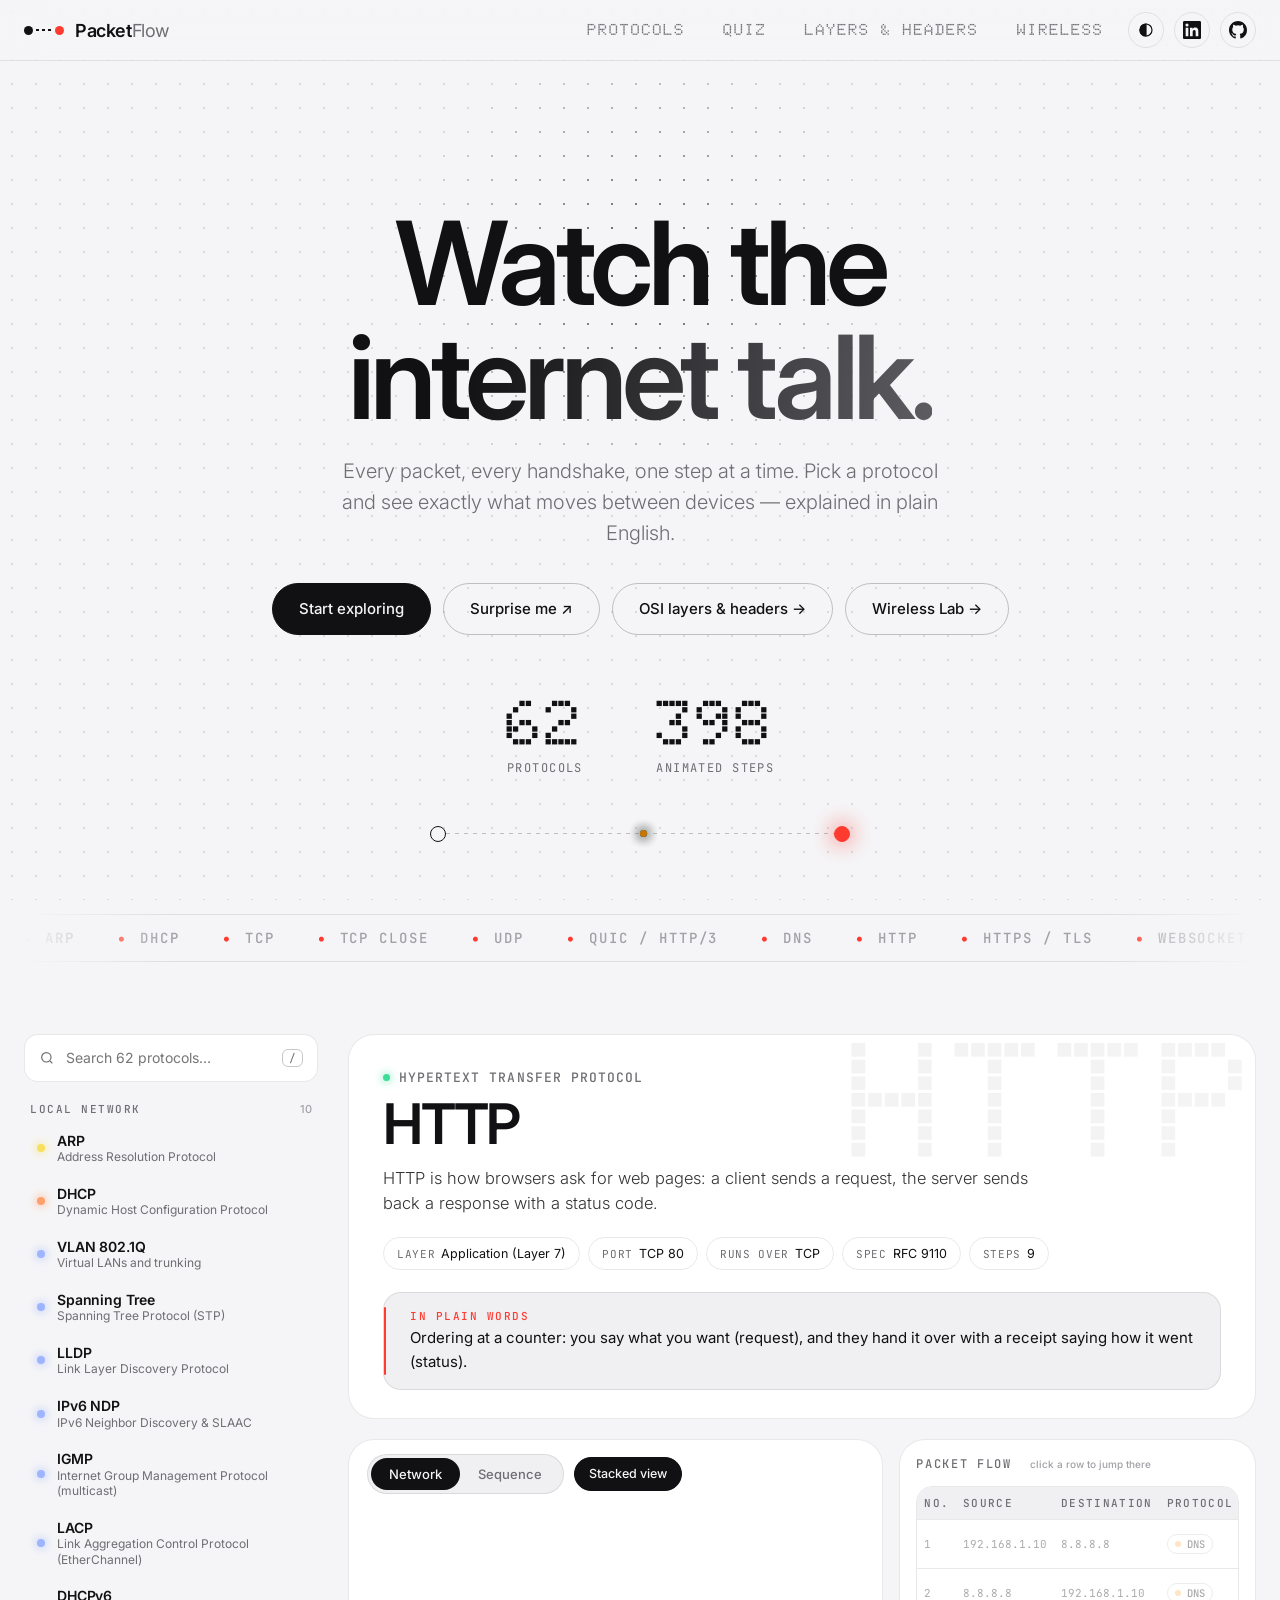
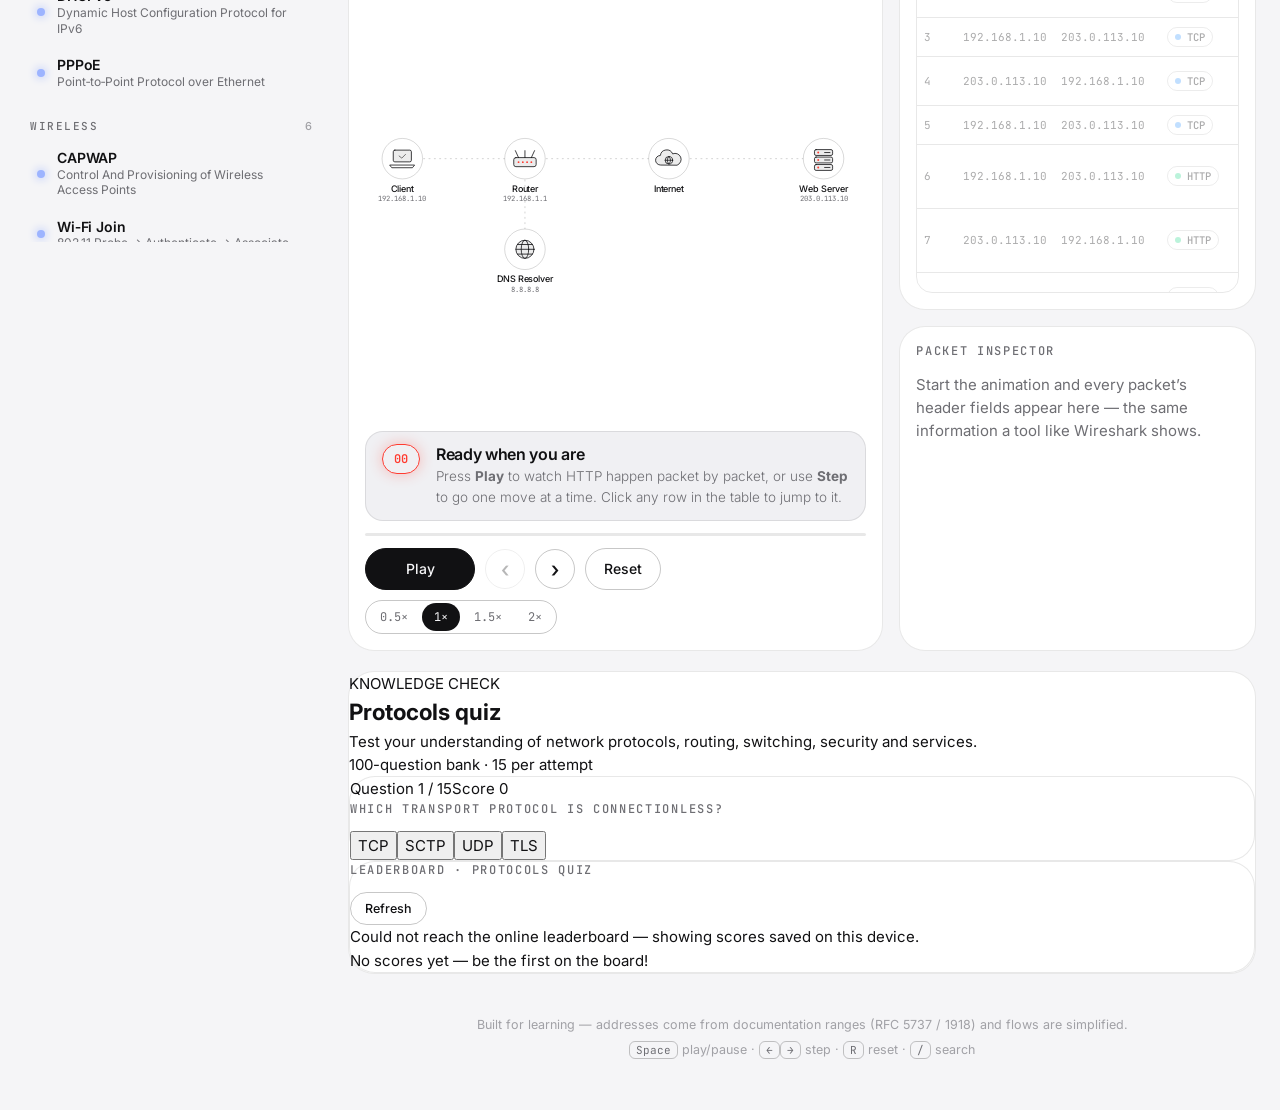
==== index.html @ 6ce0003e "Add protocols quiz section to explorer" ====
<!doctype html>
<html lang="en" data-theme="dark">
<head>
<meta charset="utf-8">
<meta name="viewport" content="width=device-width, initial-scale=1">
<title>PacketFlow — Watch the internet talk</title>
<meta name="description" content="Free, animated, step-by-step visualizer for 62 network protocols: TCP, DNS, HTTP, TLS, CAPWAP, 802.1X, OSPF, BGP, SIP, IPsec and more.">
<meta name="theme-color" content="#000000">
<link rel="icon" href="data:image/svg+xml,%3Csvg xmlns='http://www.w3.org/2000/svg' viewBox='0 0 32 32'%3E%3Crect width='32' height='32' rx='9' fill='%23000'/%3E%3Ccircle cx='9' cy='16' r='3' fill='%23fff'/%3E%3Ccircle cx='23' cy='16' r='3' fill='%23ff3b30'/%3E%3Cpath d='M12 16h8' stroke='%23fff' stroke-width='1.5' stroke-dasharray='1.5 2.5'/%3E%3C/svg%3E">
<link rel="preconnect" href="https://fonts.googleapis.com">
<link rel="preconnect" href="https://fonts.gstatic.com" crossorigin>
<link href="https://fonts.googleapis.com/css2?family=Doto:wght@500;800&family=Inter:wght@300;400;500;600;700&family=JetBrains+Mono:wght@400;600&display=swap" rel="stylesheet">
<link rel="stylesheet" href="style.css?v=20261128b">
</head>
<body>
<div class="bg" aria-hidden="true"></div>

<header class="top">
  <button class="icon-btn menu-btn" id="menuBtn" aria-label="Toggle protocol list">
    <svg viewBox="0 0 24 24" width="18" height="18" fill="none" stroke="currentColor" stroke-width="1.6"><path d="M4 8h16M4 16h16"/></svg></button>
  <a class="brand" href="#" id="brand" aria-label="PacketFlow home">
    <span class="logo"><i></i><b></b><i class="r"></i></span>
    <span class="wm">Packet<em>Flow</em></span>
  </a>
  <div class="spacer"></div>
  <a class="navlink" href="#explore" id="goExplore">Protocols</a>
  <a class="navlink" href="#protocolQuiz">Quiz</a>
  <a class="navlink" href="layers.html">Layers &amp; Headers</a>
  <a class="navlink" href="wireless.html">Wireless</a>
  <button class="icon-btn" id="themeBtn" aria-label="Switch light/dark theme" title="Switch theme">
    <svg viewBox="0 0 24 24" width="18" height="18" fill="none" stroke="currentColor" stroke-width="1.6"><circle cx="12" cy="12" r="8"/><path d="M12 4a8 8 0 0 0 0 16z" fill="currentColor"/></svg></button>
  <a class="icon-btn" id="liLink" href="#" target="_blank" rel="noopener" aria-label="LinkedIn" title="LinkedIn" hidden>
    <svg viewBox="0 0 24 24" width="18" height="18" fill="currentColor"><path d="M20.45 20.45h-3.56v-5.57c0-1.33-.03-3.04-1.85-3.04-1.86 0-2.14 1.45-2.14 2.94v5.67H9.34V9h3.41v1.56h.05c.48-.9 1.64-1.85 3.37-1.85 3.6 0 4.27 2.37 4.27 5.46v6.28zM5.34 7.43a2.06 2.06 0 1 1 0-4.13 2.06 2.06 0 0 1 0 4.13zM7.12 20.45H3.56V9h3.56v11.45zM22.22 0H1.77C.79 0 0 .77 0 1.73v20.54C0 23.23.79 24 1.77 24h20.45c.98 0 1.78-.77 1.78-1.73V1.73C24 .77 23.2 0 22.22 0z"/></svg>
  </a>
  <a class="icon-btn" id="ghLink" href="https://github.com/afsalperingodan/packetflow" target="_blank" rel="noopener" aria-label="Source on GitHub" title="Source on GitHub">
    <svg viewBox="0 0 16 16" width="18" height="18" fill="currentColor"><path d="M8 0C3.58 0 0 3.58 0 8c0 3.54 2.29 6.53 5.47 7.59.4.07.55-.17.55-.38 0-.19-.01-.82-.01-1.49-2.01.37-2.53-.49-2.69-.94-.09-.23-.48-.94-.82-1.13-.28-.15-.68-.52-.01-.53.63-.01 1.08.58 1.23.82.72 1.21 1.87.87 2.33.66.07-.52.28-.87.51-1.07-1.78-.2-3.64-.89-3.64-3.95 0-.87.31-1.59.82-2.15-.08-.2-.36-1.02.08-2.12 0 0 .67-.21 2.2.82a7.5 7.5 0 0 1 4 0c1.53-1.04 2.2-.82 2.2-.82.44 1.1.16 1.92.08 2.12.51.56.82 1.27.82 2.15 0 3.07-1.87 3.75-3.65 3.95.29.25.54.73.54 1.48 0 1.07-.01 1.93-.01 2.2 0 .21.15.46.55.38A8.01 8.01 0 0 0 16 8c0-4.42-3.58-8-8-8z"/></svg>
  </a>
</header>

<section class="landing" id="landing">
  <div class="landing-in">
    <h1 class="big reveal">Watch the<br><span class="grad">internet talk.</span></h1>
    <p class="lede reveal">Every packet, every handshake, one step at a time. Pick a protocol and see exactly what moves between devices — explained in plain English.</p>
    <div class="cta reveal">
      <a class="btn solid" href="#explore" id="startBtn">Start exploring</a>
      <button class="btn ghost" id="randomBtn">Surprise me ↗</button>
      <a class="btn ghost" href="layers.html">OSI layers &amp; headers →</a>
      <a class="btn ghost" href="wireless.html">Wireless Lab →</a>
    </div>
    <div class="stats reveal">
      <div><b class="dot" id="statProto">0</b><span>protocols</span></div>
      <div><b class="dot" id="statSteps">0</b><span>animated steps</span></div>
    </div>
    <div class="demo reveal" aria-hidden="true">
      <span class="node-a"></span><span class="wire"><i></i><i></i><i></i></span><span class="node-b"></span>
    </div>
  </div>
  <div class="marquee" aria-hidden="true"><div id="marquee"></div></div>
</section>

<div class="layout" id="explore">
  <aside class="side" id="side">
    <label class="search">
      <svg viewBox="0 0 24 24" width="16" height="16" fill="none" stroke="currentColor" stroke-width="1.8"><circle cx="11" cy="11" r="7"/><path d="M20 20l-3.5-3.5"/></svg>
      <input id="q" type="search" placeholder="Search 62 protocols…" autocomplete="off" aria-label="Search protocols">
      <kbd>/</kbd>
    </label>
    <nav id="list" aria-label="Protocols"></nav>
  </aside>

  <main class="main" id="main">
    <section class="card hero" id="hero"></section>

    <div class="workspace" id="ws">
    <section class="card stage-card">
      <div class="stage-head">
        <div class="stage-tools"><div class="tabs" role="tablist">
          <button role="tab" class="tab on" data-view="network" aria-selected="true">Network</button>
          <button role="tab" class="tab" data-view="sequence" aria-selected="false">Sequence</button>
        </div>
        <button class="btn mini" id="splitBtn" title="Show the animation beside the packet list">Split view</button></div>
        <div class="legend">
          <span><i style="background:var(--req)"></i>Request</span>
          <span><i style="background:var(--res)"></i>Response</span>
          <span><i style="background:var(--ctl)"></i>Control</span>
          <span><i style="background:var(--sec)"></i>Encrypted</span>
          <span><i style="background:var(--lost)"></i>Lost</span>
        </div>
      </div>
      <div class="stage-body">
        <div class="view on" id="netView"><svg id="stage" viewBox="0 0 1000 480" preserveAspectRatio="xMidYMid meet" role="img" aria-label="Animated network diagram"></svg></div>
        <div class="view" id="seqView"><div class="seq-scroll"><svg id="seq" role="img" aria-label="Sequence diagram"></svg></div></div>
      </div>
      <div class="caption" id="caption"></div>
      <div class="progress"><b id="bar"></b></div>
      <div class="controls">
        <button class="btn solid" id="playBtn">Play</button>
        <button class="btn round" id="prevBtn" title="Previous step (←)" aria-label="Previous step">‹</button>
        <button class="btn round" id="stepBtn" title="Next step (→)" aria-label="Next step">›</button>
        <button class="btn ghost" id="resetBtn" title="Reset (R)">Reset</button>
        <div class="spacer"></div>
        <div class="speed" id="speed" role="group" aria-label="Speed">
          <button data-s="0.5">0.5×</button><button data-s="1" class="on">1×</button><button data-s="1.5">1.5×</button><button data-s="2">2×</button>
        </div>
      </div>
    </section>

    <div class="grid2 rightcol">
      <section class="card table-card">
        <h3>Packet flow <small>click a row to jump there</small></h3>
        <div class="tscroll">
          <table id="tbl"><thead><tr><th>No.</th><th>Time</th><th>Source</th><th>Destination</th><th>Protocol</th><th>Info</th><th>Size</th></tr></thead><tbody></tbody></table>
        </div>
      </section>
      <section class="card inspect" id="inspect"></section>
    </div>

    </div>

    <section class="card protocol-quiz-section" id="protocolQuiz">
      <div class="protocol-quiz-head"><div><span class="quiz-kicker">KNOWLEDGE CHECK</span><h2>Protocols quiz</h2><p>Test your understanding of network protocols, routing, switching, security and services.</p></div><span class="quiz-count">100-question bank · 15 per attempt</span></div>
      <div class="card quiz" id="protocolQuizBox"></div>
      <div class="card board" id="protocolBoard"></div>
    </section>
    <footer class="foot">Built for learning — addresses come from documentation ranges (RFC 5737 / 1918) and flows are simplified.<br>
      <kbd>Space</kbd> play/pause · <kbd>←</kbd><kbd>→</kbd> step · <kbd>R</kbd> reset · <kbd>/</kbd> search</footer>
  </main>
</div>

<script src="data.js?v=20261128b"></script>
<script src="data2.js?v=20261128b"></script>
<script src="data3.js?v=20261128b"></script>
<script src="site.js?v=20261128d"></script>
<script src="board.js?v=20261128b"></script>
<script src="app.js?v=20261128b"></script>
<script src="protocol-quiz.js?v=20261128a"></script>
</body>
</html>
---- style.css ----
/* PacketFlow — minimal, monochrome, one red accent (Nothing × Apple × Starlink) */
:root{
  --bg:#000; --card:#0b0b0d; --card2:#111114; --line:rgba(255,255,255,.09); --line2:rgba(255,255,255,.2);
  --text:#f5f5f7; --muted:#8e8e93; --dim:#5c5c61; --accent:#ff3b30; --on:#000;
  --req:#f5f5f7; --res:#5ac8fa; --ctl:#ffb340; --sec:#32d74b; --lost:#ff453a;
  --dots:rgba(255,255,255,.1); --dots-hi:rgba(255,255,255,.55);
  --font:Inter,-apple-system,BlinkMacSystemFont,"SF Pro Display","Segoe UI",system-ui,sans-serif;
  --dot:Doto,"Space Mono",ui-monospace,monospace; --mono:"JetBrains Mono",ui-monospace,Menlo,Consolas,monospace;
  --ease:cubic-bezier(.2,.8,.2,1);
}
:root[data-theme="light"]{
  --bg:#f5f5f7; --card:#ffffff; --card2:#f0f0f3; --line:rgba(0,0,0,.09); --line2:rgba(0,0,0,.22);
  --text:#111113; --muted:#6e6e73; --dim:#a1a1a6; --accent:#ff3b30; --on:#fff;
  --req:#111113; --res:#0a74da; --ctl:#c77700; --sec:#1a9f3a; --lost:#e0281d;
  --dots:rgba(0,0,0,.11); --dots-hi:rgba(0,0,0,.6);
}
*{box-sizing:border-box;margin:0}
html{scroll-behavior:smooth}
body{background:var(--bg);color:var(--text);font:15px/1.55 var(--font);overflow-x:hidden;-webkit-font-smoothing:antialiased;transition:background .4s}
button{font:inherit;color:inherit;cursor:pointer}
a{color:inherit}
kbd{font:11px var(--mono);border:1px solid var(--line2);border-radius:6px;padding:1px 6px;color:var(--muted)}
.spacer{flex:1}

/* ── background: dot matrix + cursor spotlight ── */
.bg{position:fixed;inset:0;z-index:-1;--mx:50%;--my:30%;
  background-image:radial-gradient(var(--dots) 1.1px,transparent 1.3px);background-size:24px 24px}
.bg::after{content:"";position:absolute;inset:0;background-image:radial-gradient(var(--dots-hi) 1.2px,transparent 1.4px);background-size:24px 24px;
  -webkit-mask-image:radial-gradient(240px at var(--mx) var(--my),#000,transparent);mask-image:radial-gradient(240px at var(--mx) var(--my),#000,transparent)}

/* ── header ── */
.top{position:sticky;top:0;z-index:50;display:flex;align-items:center;gap:10px;padding:12px 24px;
  background:color-mix(in srgb,var(--bg) 72%,transparent);backdrop-filter:saturate(180%) blur(18px);-webkit-backdrop-filter:saturate(180%) blur(18px);border-bottom:1px solid var(--line)}
.brand{display:flex;align-items:center;gap:11px;text-decoration:none}
.logo{display:flex;align-items:center;gap:3px}
.logo i{width:9px;height:9px;border-radius:50%;background:var(--text)}
.logo i.r{background:var(--accent);animation:blink 2.4s infinite}
.logo b{width:16px;height:2px;background:repeating-linear-gradient(90deg,var(--text) 0 3px,transparent 3px 6px);animation:march 1s linear infinite;background-size:6px 2px}
@keyframes march{to{background-position:6px 0}}
@keyframes blink{50%{opacity:.25}}
.wm{font:600 18px var(--font);letter-spacing:-.4px}.wm em{font-style:normal;color:var(--muted);font-weight:400}
.navlink{white-space:nowrap;font-size:13px;color:var(--muted);text-decoration:none;padding:6px 10px;border-radius:99px;transition:.2s}.navlink:hover{color:var(--text);background:var(--card2)}
.free-badge{display:flex;align-items:center;gap:7px;font:500 12px var(--mono);padding:5px 12px;border-radius:99px;border:1px solid var(--line2);color:var(--muted)}
.free-badge i{width:6px;height:6px;border-radius:50%;background:var(--sec);box-shadow:0 0 8px var(--sec)}
.icon-btn{width:36px;height:36px;border-radius:50%;border:1px solid var(--line);background:transparent;display:grid;place-items:center;color:var(--text);text-decoration:none;transition:.25s var(--ease)}
.icon-btn:hover{background:var(--card2);border-color:var(--line2);transform:scale(1.06)}
.menu-btn{display:none}

/* ── buttons ── */
.btn{padding:9px 18px;border-radius:99px;border:1px solid var(--line2);background:transparent;font-size:14px;font-weight:500;transition:.25s var(--ease);text-decoration:none;display:inline-flex;align-items:center;justify-content:center;gap:6px}
.btn:hover:not(:disabled){transform:translateY(-1px);border-color:var(--text)}
.btn:disabled{opacity:.3;cursor:not-allowed}
.btn.solid{background:var(--text);color:var(--bg);border-color:var(--text)}
.btn.solid:hover:not(:disabled){box-shadow:0 8px 28px color-mix(in srgb,var(--text) 25%,transparent)}
.btn.round{width:40px;height:40px;padding:0;font-size:22px;line-height:1}
.btn.solid.playing{animation:pulse 1.8s ease-in-out infinite}
@keyframes pulse{50%{box-shadow:0 0 0 7px color-mix(in srgb,var(--text) 14%,transparent)}}

/* ── landing hero ── */
.landing{position:relative;padding:min(14vh,120px) 24px 0;text-align:center;overflow:hidden}
.landing-in{max-width:980px;margin:auto}
.eyebrow{display:inline-flex;align-items:center;gap:9px;font:500 12px var(--mono);letter-spacing:.14em;text-transform:uppercase;color:var(--muted);padding:6px 14px;border:1px solid var(--line);border-radius:99px}
.eyebrow i{width:7px;height:7px;border-radius:50%;background:var(--accent);animation:blink 1.6s infinite}
h1.big{font-size:clamp(48px,9.5vw,116px);line-height:.98;letter-spacing:-.045em;font-weight:600;margin:26px 0 22px}
.grad{background:linear-gradient(100deg,var(--text) 10%,var(--muted) 60%,var(--accent) 100%);-webkit-background-clip:text;background-clip:text;color:transparent;background-size:200% 100%;animation:sheen 7s ease-in-out infinite alternate}
@keyframes sheen{to{background-position:100% 0}}
.lede{max-width:600px;margin:0 auto;font-size:clamp(16px,2vw,20px);color:var(--muted);font-weight:300}
.cta{display:flex;gap:12px;justify-content:center;margin-top:34px;flex-wrap:wrap}
.cta .btn{padding:13px 26px;font-size:15px}
.stats{display:flex;justify-content:center;gap:clamp(24px,6vw,72px);margin-top:56px}
.stats b{display:block;font:800 clamp(40px,6vw,64px)/1 var(--dot);letter-spacing:.02em}
.stats b.dot{color:var(--text)}
.stats span{font:12px var(--mono);color:var(--muted);letter-spacing:.12em;text-transform:uppercase}
.demo{display:flex;align-items:center;justify-content:center;margin:48px auto 0;gap:0;max-width:420px}
.demo .node-a,.demo .node-b{width:16px;height:16px;border-radius:50%;border:1.5px solid var(--text);flex:none}
.demo .node-b{background:var(--accent);border-color:var(--accent);box-shadow:0 0 22px var(--accent)}
.wire{position:relative;flex:1;height:1px;background:repeating-linear-gradient(90deg,var(--line2) 0 4px,transparent 4px 9px)}
.wire i{position:absolute;top:-3px;width:7px;height:7px;border-radius:50%;background:var(--text);box-shadow:0 0 12px var(--text);animation:travel 2.8s var(--ease) infinite}
.wire i:nth-child(2){animation-delay:.9s;background:var(--res);box-shadow:0 0 12px var(--res)}
.wire i:nth-child(3){animation-delay:1.8s;background:var(--ctl);box-shadow:0 0 12px var(--ctl)}
@keyframes travel{0%{left:0;opacity:0}15%{opacity:1}85%{opacity:1}100%{left:calc(100% - 7px);opacity:0}}
.marquee{margin-top:72px;border-block:1px solid var(--line);overflow:hidden;padding:14px 0;-webkit-mask-image:linear-gradient(90deg,transparent,#000 12%,#000 88%,transparent);mask-image:linear-gradient(90deg,transparent,#000 12%,#000 88%,transparent)}
.marquee #marquee{display:flex;gap:44px;width:max-content;animation:scrollx 60s linear infinite;font:500 14px var(--mono);color:var(--dim);letter-spacing:.14em;text-transform:uppercase;white-space:nowrap}
.marquee span::before{content:"●";color:var(--accent);margin-right:14px;font-size:8px;vertical-align:middle}
@keyframes scrollx{to{transform:translateX(-50%)}}
.reveal{opacity:0;transform:translateY(26px);transition:opacity .9s var(--ease),transform .9s var(--ease)}
.reveal.in{opacity:1;transform:none}
.reveal:nth-child(2){transition-delay:.08s}.reveal:nth-child(3){transition-delay:.16s}.reveal:nth-child(4){transition-delay:.24s}.reveal:nth-child(5){transition-delay:.32s}.reveal:nth-child(6){transition-delay:.4s}

/* ── app layout ── */
.layout{display:grid;grid-template-columns:300px minmax(0,1fr);gap:24px;padding:72px 24px 48px;max-width:1520px;margin:auto;scroll-margin-top:60px}
.side{position:sticky;top:76px;align-self:start;max-height:calc(100vh - 92px);overflow:auto;padding-right:6px;scrollbar-width:thin;scrollbar-color:var(--line2) transparent}
.search{display:flex;align-items:center;gap:9px;padding:11px 14px;border:1px solid var(--line);border-radius:14px;background:var(--card);margin-bottom:10px;color:var(--muted);transition:.25s var(--ease);position:sticky;top:0;z-index:2}
.search:focus-within{border-color:var(--text);color:var(--text)}
.search input{flex:1;background:none;border:0;outline:0;color:var(--text);font:inherit;font-size:14px;min-width:0}
.cat{margin:20px 6px 6px;font:500 11px var(--mono);letter-spacing:.14em;text-transform:uppercase;color:var(--muted);display:flex;justify-content:space-between;align-items:baseline}
.cat small{font-size:11px;color:var(--dim);letter-spacing:0;text-transform:none;font-family:var(--font)}
.pitem{display:flex;align-items:center;gap:12px;width:100%;text-align:left;padding:9px 12px;border-radius:12px;border:1px solid transparent;background:transparent;transition:.25s var(--ease);animation:in .6s var(--ease) both}
.pitem:hover{background:var(--card);border-color:var(--line);transform:translateX(3px)}
.pitem.on{background:var(--text);color:var(--bg)}
.pitem.on small{color:color-mix(in srgb,var(--bg) 65%,transparent)}
.pdot{flex:none;width:8px;height:8px;border-radius:50%;background:var(--c);box-shadow:0 0 10px var(--c)}
.pitem b{display:block;font-size:14px;font-weight:600;letter-spacing:-.01em;line-height:1.25}
.pitem small{display:block;font-size:12px;color:var(--muted);line-height:1.3;font-weight:400}
.pitem span.t{min-width:0}
.empty{color:var(--muted);padding:24px 8px;font-size:14px}
@keyframes in{from{opacity:0;transform:translateY(10px)}}

/* ── cards ── */
.main{min-width:0;display:flex;flex-direction:column;gap:20px}
.card{background:var(--card);border:1px solid var(--line);border-radius:26px}
.hero{padding:34px 34px 28px;animation:in .7s var(--ease) both;position:relative;overflow:hidden}
.hero::after{content:attr(data-abbr);position:absolute;right:-8px;top:-18px;font:800 clamp(80px,13vw,170px)/1 var(--dot);color:var(--text);opacity:.045;pointer-events:none;letter-spacing:.02em}
.hero h1{font-size:clamp(34px,4.6vw,56px);line-height:1;font-weight:600;letter-spacing:-.04em}
.hero .sub{font:500 13px var(--mono);color:var(--muted);letter-spacing:.08em;text-transform:uppercase;margin-bottom:10px;display:flex;align-items:center;gap:9px}
.hero .sub i{width:7px;height:7px;border-radius:50%;background:var(--c);box-shadow:0 0 10px var(--c)}
.hero p.desc{margin-top:14px;color:var(--text);opacity:.85;max-width:66ch;font-size:16.5px;font-weight:300}
.chips{display:flex;flex-wrap:wrap;gap:8px;margin-top:20px}
.chip{font-size:12.5px;padding:6px 13px;border-radius:99px;border:1px solid var(--line);color:var(--text)}
.chip b{color:var(--muted);font-weight:400;margin-right:6px;font-family:var(--mono);font-size:11px;letter-spacing:.06em;text-transform:uppercase}
.analogy{margin-top:22px;padding:16px 20px;border-radius:18px;background:var(--card2);border:1px solid var(--line);display:flex;gap:14px;position:relative}
.analogy::before{content:"";position:absolute;left:0;top:14px;bottom:14px;width:2px;border-radius:2px;background:var(--accent)}
.analogy em{font:500 11px var(--mono);font-style:normal;letter-spacing:.14em;text-transform:uppercase;color:var(--accent);display:block;margin-bottom:3px}
.analogy div{padding-left:6px;font-size:15px}

/* ── stage ── */
.stage-card{overflow:hidden}
.stage-head{display:flex;justify-content:space-between;align-items:center;flex-wrap:wrap;gap:12px;padding:18px 22px 0}
.tabs{display:flex;padding:3px;border-radius:99px;background:var(--card2);border:1px solid var(--line)}
.tab{border:0;background:none;padding:6px 18px;border-radius:99px;font-size:13px;font-weight:500;color:var(--muted);transition:.3s var(--ease)}
.tab.on{background:var(--text);color:var(--bg)}
.legend{display:flex;gap:14px;flex-wrap:wrap;font:11.5px var(--mono);color:var(--muted)}
.legend i{display:inline-block;width:7px;height:7px;border-radius:50%;margin-right:6px;box-shadow:0 0 8px currentColor}
.stage-body{position:relative}
.view{display:none}.view.on{display:block;animation:fade .5s}
@keyframes fade{from{opacity:0}}
#stage{width:100%;height:auto;display:block;max-height:540px}
.seq-scroll{max-height:500px;overflow:auto;padding:8px 14px}
#seq{width:100%;display:block}

/* svg bits */
.link{stroke:var(--line2);stroke-width:1.5;stroke-linecap:round;fill:none;transition:.4s}
.link.flow{stroke-dasharray:2 8;animation:dash 1.6s linear infinite}
.link.wifi{stroke-dasharray:1 9;stroke-width:3;animation:dash 1s linear infinite}
.link.on{stroke:var(--lc,var(--text));stroke-width:2.4;filter:drop-shadow(0 0 5px var(--lc,var(--text)))}
@keyframes dash{to{stroke-dashoffset:-20}}
.node .bgc{fill:var(--card);stroke:var(--line2);stroke-width:1.3;transition:.4s}
.node .ico{stroke:var(--text);fill:none;stroke-width:1.5;stroke-linecap:round;stroke-linejoin:round}
.node .ico .f{fill:color-mix(in srgb,var(--text) 8%,transparent)}
.node .ico .dot{fill:var(--accent);stroke:none}
.node text{text-anchor:middle;fill:var(--text)}
.node .nl{font:500 14px var(--font);letter-spacing:-.01em}
.node .ni{font:11.5px var(--mono);fill:var(--muted)}
.node .ring{fill:none;stroke:var(--text);stroke-width:1.5;opacity:0;transform-origin:center;transform-box:fill-box}
.node.active .bgc{stroke:var(--text);stroke-width:1.8;filter:drop-shadow(0 0 12px color-mix(in srgb,var(--text) 45%,transparent))}
.node.hit .ring{animation:ring 1.2s ease-out}
.node.hit .ico{animation:pop .7s var(--ease)}
@keyframes ring{0%{opacity:.8;transform:scale(.95)}100%{opacity:0;transform:scale(1.9)}}
@keyframes pop{40%{transform:scale(1.12)}}
.node .idle{animation:bob 5s ease-in-out infinite;transform-box:fill-box;transform-origin:center}
@keyframes bob{50%{transform:translateY(-3px)}}
.node.local .bgc{stroke:var(--ctl);filter:drop-shadow(0 0 14px var(--ctl))}
.pkt .core{filter:drop-shadow(0 0 8px var(--pc))}
.pkt text{font:600 11px var(--mono);text-anchor:middle;fill:var(--on)}
.pkt .pill{fill:var(--pc)}
.trail{fill:var(--tc);animation:trail .9s ease-out forwards;transform-box:fill-box;transform-origin:center}
@keyframes trail{from{opacity:.55;transform:scale(1)}to{opacity:0;transform:scale(.15)}}
.burst{stroke:var(--lost);fill:none;stroke-width:2;animation:burst 1s ease-out forwards;transform-box:fill-box;transform-origin:center}
@keyframes burst{from{opacity:1;transform:scale(.4)}to{opacity:0;transform:scale(2.6)}}
.badge-pill rect{fill:var(--ctl)}.badge-pill text{font:600 11px var(--mono);fill:#000;text-anchor:middle}
.badge-pill{animation:rise 1.6s ease-out forwards}
@keyframes rise{0%{opacity:0;transform:translateY(8px)}15%{opacity:1}85%{opacity:1}100%{opacity:0;transform:translateY(-14px)}}

/* sequence */
.seq-life{stroke:var(--line2);stroke-dasharray:2 6}
.seq-head rect{fill:var(--card2);stroke:var(--line2)}
.seq-head text{font:500 12px var(--font);fill:var(--text);text-anchor:middle}
.seq-head .ip{font:10.5px var(--mono);fill:var(--muted)}
.seq-row{opacity:.26;cursor:pointer;transition:opacity .4s}
.seq-row:hover{opacity:.7}
.seq-row.seen{opacity:1}
.seq-row line{stroke:var(--c);stroke-width:1.8}
.seq-row path.ah{fill:var(--c)}
.seq-row text{font:11.5px var(--mono);fill:var(--text);text-anchor:middle}
.seq-row text.sm{fill:var(--muted);font-size:10.5px}
.seq-row .num{fill:var(--c);font-weight:600}
.seq-row.cur line.main{stroke-dasharray:700;animation:draw 1s var(--ease) forwards}
.seq-row.cur text{font-weight:600}
.seq-row .hl{fill:var(--c);opacity:0;fill-opacity:.08}
.seq-row.cur .hl{opacity:1}
@keyframes draw{from{stroke-dashoffset:700}to{stroke-dashoffset:0}}

/* caption / controls */
.caption{margin:14px 22px 0;padding:16px 20px;border-radius:18px;background:var(--card2);border:1px solid var(--line);min-height:96px;display:flex;gap:16px;align-items:flex-start}
.caption .num{flex:none;font:600 12px var(--mono);padding:6px 11px;border-radius:99px;border:1px solid var(--cc,var(--text));color:var(--cc,var(--text));box-shadow:0 0 14px color-mix(in srgb,var(--cc,var(--text)) 30%,transparent)}
.caption h4{font-size:18px;line-height:1.25;letter-spacing:-.02em;font-weight:600}
.caption p{color:var(--muted);margin-top:4px;font-weight:300;font-size:15px}
.caption .body{animation:slide .6s var(--ease) both;min-width:0}
@keyframes slide{from{opacity:0;transform:translateX(16px)}}
.progress{margin:16px 22px 0;height:3px;border-radius:9px;background:var(--line);overflow:hidden}
.progress b{display:block;height:100%;width:0;background:var(--text);border-radius:9px;transition:width .8s var(--ease)}
.controls{display:flex;gap:10px;align-items:center;flex-wrap:wrap;padding:16px 22px 22px}
.controls .btn.solid{min-width:110px}
.speed{display:flex;border:1px solid var(--line2);border-radius:99px;overflow:hidden;padding:2px;gap:2px}
.speed button{border:0;background:none;padding:6px 12px;font:12px var(--mono);color:var(--muted);border-radius:99px;transition:.25s}
.speed button.on{background:var(--text);color:var(--bg)}

/* table + inspector */
.grid2{display:grid;grid-template-columns:minmax(0,1.7fr) minmax(300px,1fr);gap:20px}
.table-card,.inspect{padding:22px}
h3{font:500 12px var(--mono);letter-spacing:.14em;text-transform:uppercase;margin-bottom:14px;color:var(--muted)}
h3 small{text-transform:none;letter-spacing:0;color:var(--dim);margin-left:10px;font-family:var(--font)}
.tscroll{overflow:auto;max-height:440px;border-radius:16px;border:1px solid var(--line)}
table{border-collapse:collapse;width:100%;font:12px var(--mono);min-width:640px}
th{position:sticky;top:0;background:var(--card2);text-align:left;padding:10px 12px;color:var(--muted);font-weight:500;font-size:10.5px;letter-spacing:.12em;text-transform:uppercase}
td{padding:10px 12px;border-top:1px solid var(--line);white-space:nowrap}
td.info{white-space:normal;min-width:230px;font-family:var(--font);font-size:13px}
tbody tr{cursor:pointer;opacity:.35;transition:.4s}
tbody tr:hover{opacity:.8;background:var(--card2)}
tbody tr.seen{opacity:1}
tbody tr.cur{opacity:1;background:color-mix(in srgb,var(--c) 14%,transparent);box-shadow:inset 2px 0 var(--c);animation:rowin .8s}
tbody tr.lostrow td.info{color:var(--lost)}
@keyframes rowin{from{background:color-mix(in srgb,var(--c) 40%,transparent)}}
.pb{display:inline-flex;align-items:center;gap:6px;padding:2px 9px;border-radius:99px;border:1px solid var(--line2);font-weight:500;font-size:11px}
.pb::before{content:"";width:6px;height:6px;border-radius:50%;background:var(--c)}
.inspect .head{display:flex;align-items:center;gap:10px;margin-bottom:6px;flex-wrap:wrap}
.inspect .t{font-weight:600;font-size:17px;letter-spacing:-.02em}
.inspect .route{font:12px var(--mono);color:var(--muted)}
.fields{display:grid;gap:6px;margin-top:14px}
.field{display:flex;justify-content:space-between;gap:14px;padding:9px 12px;border-radius:12px;background:var(--card2);border:1px solid var(--line);font-size:13px;animation:slide .5s var(--ease) both}
.field span{color:var(--muted)}
.field b{font:500 12px var(--mono);text-align:right;word-break:break-word}
.sizebar{margin-top:18px;font:12px var(--mono);color:var(--muted)}
.sizebar b{color:var(--text);font-weight:500}
.sizebar .bar{display:flex;height:6px;border-radius:6px;overflow:hidden;margin-top:8px;background:var(--line);gap:2px}
.sizebar .bar i{display:block;transition:width .8s var(--ease);border-radius:6px}
.tipbox{margin-top:18px;padding:14px 16px;border-radius:16px;border:1px dashed var(--line2);font-size:13.5px;color:var(--muted);font-weight:300}
.tipbox b{color:var(--text);font-weight:600;font-family:var(--mono);font-size:11px;letter-spacing:.12em;text-transform:uppercase;display:block;margin-bottom:3px}
.foot{color:var(--dim);font-size:12.5px;text-align:center;padding:18px 0 0;line-height:2}

@media (max-width:1000px){
  .layout{grid-template-columns:1fr;padding-top:48px}
  .menu-btn{display:grid}
  .side{position:fixed;inset:61px auto 0 0;width:min(86vw,330px);z-index:60;background:var(--bg);padding:14px;border-right:1px solid var(--line);transform:translateX(-102%);transition:.4s var(--ease);max-height:none}
  .side.open{transform:none;box-shadow:0 0 80px rgba(0,0,0,.6)}
  .grid2{grid-template-columns:1fr}
  .free-badge,.navlink{display:none}
}
@media (max-width:560px){
  .top{padding:10px 14px}.layout{padding:40px 12px 32px}
  .hero{padding:24px 20px}.caption{flex-direction:column;gap:10px}
  .stats{gap:22px}.legend{display:none}
}
@media (prefers-reduced-motion:reduce){*{animation-duration:.01s!important;animation-iteration-count:1!important;transition-duration:.01s!important}.reveal{opacity:1;transform:none}}

/* ── workspace + split view ── */
.workspace{display:flex;flex-direction:column;gap:20px;scroll-margin-top:72px}
.stage-tools{display:flex;align-items:center;gap:10px;flex-wrap:wrap}
.btn.mini{padding:6px 14px;font-size:12.5px}
.btn.mini.on{background:var(--text);color:var(--bg);border-color:var(--text)}
.icon-btn[hidden]{display:none}
#splitBtn{display:none}
@media (min-width:1100px){
  #splitBtn{display:inline-flex}
  .workspace.split{display:grid;grid-template-columns:minmax(0,1.5fr) minmax(0,1fr);gap:16px;align-items:stretch;
    height:calc(100vh - 88px);min-height:600px;position:sticky;top:72px}
  .split .stage-card{display:flex;flex-direction:column;min-height:0}
  .split .stage-head{padding:14px 18px 0}
  .split .legend{display:none}
  .split .stage-body{flex:1;min-height:0;display:flex}
  .split .view.on{flex:1;min-height:0;display:flex;width:100%}
  .split #stage{height:100%;max-height:none;width:100%}
  .split .node .nl{font-size:17px}.split .node .ni{font-size:13.5px}.split .pkt text{font-size:13px}
  .split .seq-scroll{max-height:none;height:100%;width:100%}
  .split .caption{min-height:0;margin:8px 16px 0;padding:12px 16px}
  .split .caption h4{font-size:16px}.split .caption p{font-size:13.5px;margin-top:2px}
  .split .progress{margin:12px 16px 0}.split .controls{padding:12px 16px 16px}
  .split .rightcol{display:flex;flex-direction:column;gap:16px;min-height:0}
  .split .table-card{flex:1.5;min-height:0;display:flex;flex-direction:column;padding:16px}
  .split .tscroll{flex:1;max-height:none;min-height:0}
  .split table{min-width:0}
  .split th:nth-child(2),.split td:nth-child(2),.split th:nth-child(7),.split td:nth-child(7){display:none}
  .split td.info{min-width:140px}
  .split .inspect{flex:1;min-height:0;overflow:auto;padding:16px}
  .split .inspect .tipbox,.split .inspect .sizebar{display:none}
}
.navlink.hot{color:var(--text)}
@media (min-width:1100px){
  .split th,.split td{padding:9px 7px;font-size:11px}
  .split td:nth-child(3),.split td:nth-child(4){max-width:104px;overflow:hidden;text-overflow:ellipsis}
  .split td.info{min-width:0;font-size:12px}
  .split .pb{padding:2px 7px;font-size:10.5px}
}

/* ── dot‑matrix navigation ── */
.navlink{font:800 16px/1 var(--dot);letter-spacing:.08em;text-transform:uppercase;padding:9px 14px;border-radius:8px;color:var(--muted);text-rendering:geometricPrecision;-webkit-font-smoothing:antialiased;transition:.2s var(--ease)}
.navlink:hover{color:var(--bg);background:var(--text)}
.navlink.hot{color:var(--text);box-shadow:inset 0 -2px 0 var(--accent);border-radius:8px 8px 2px 2px}
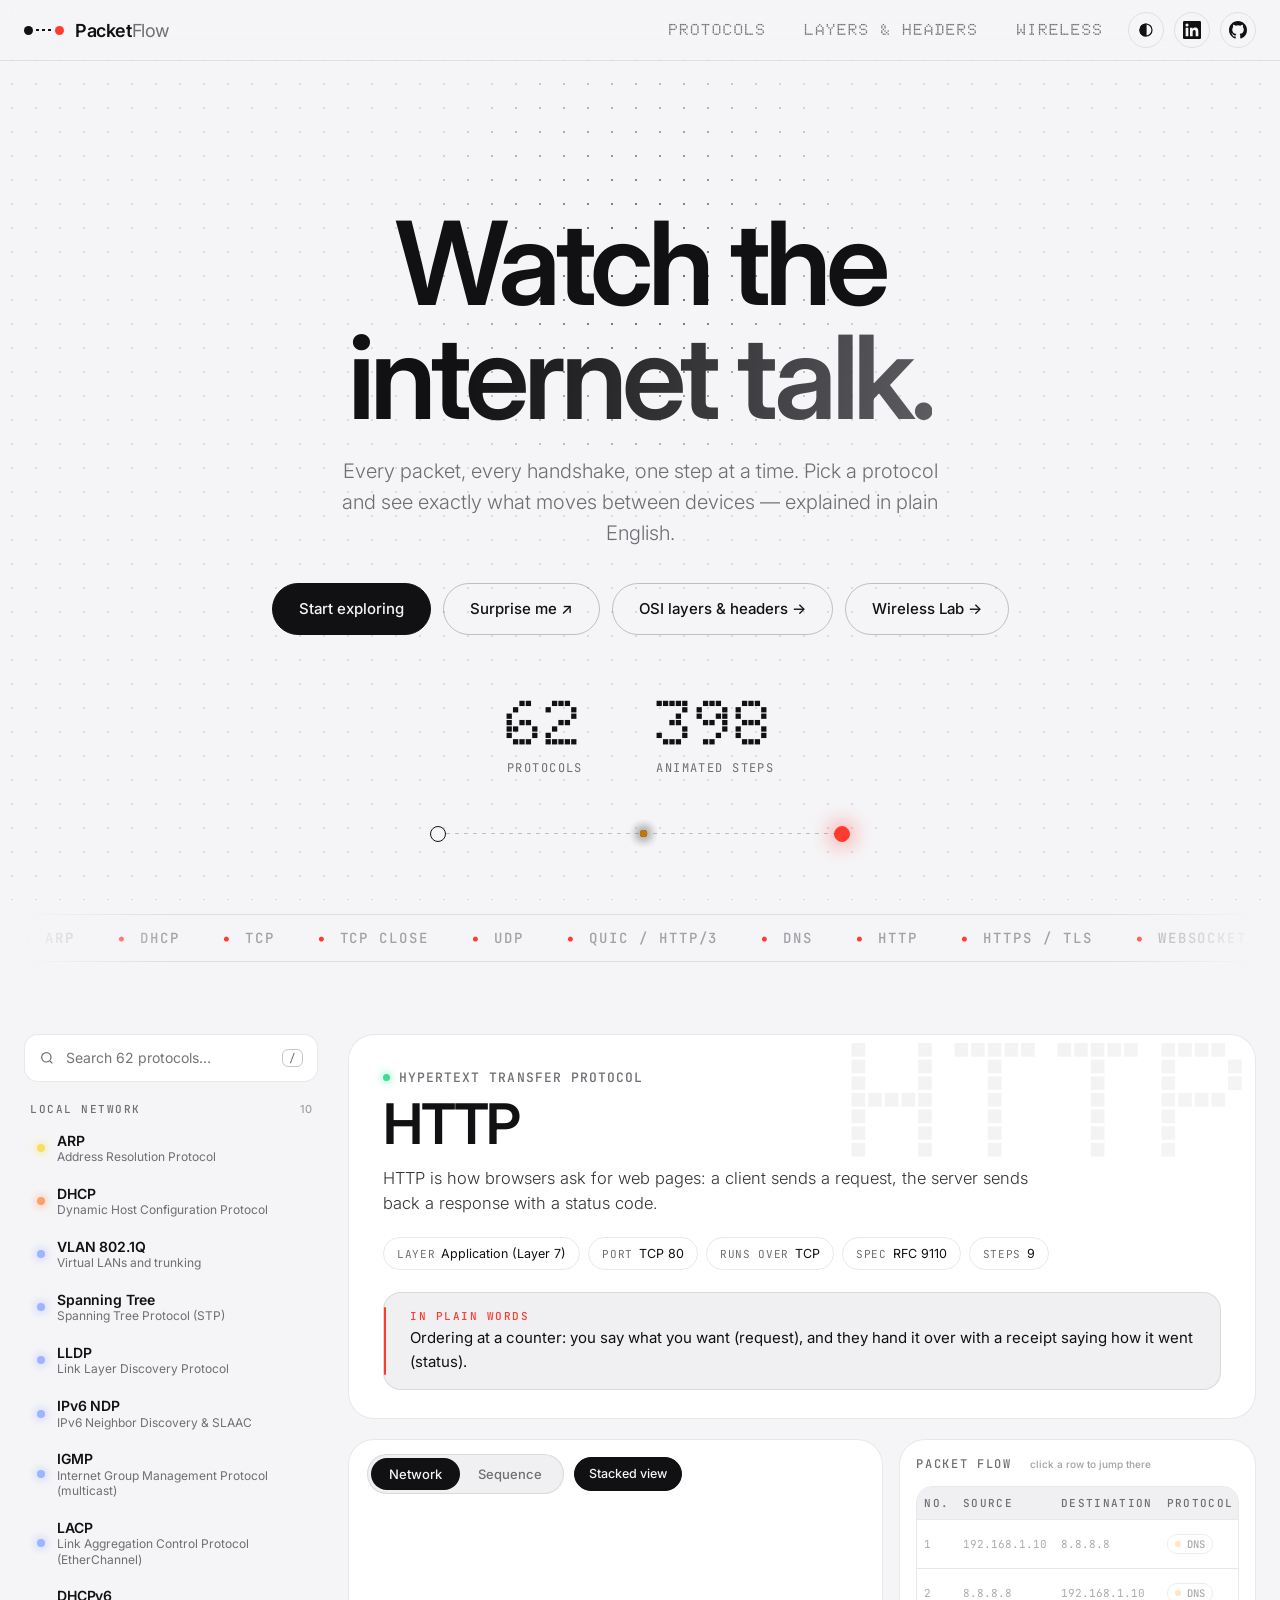
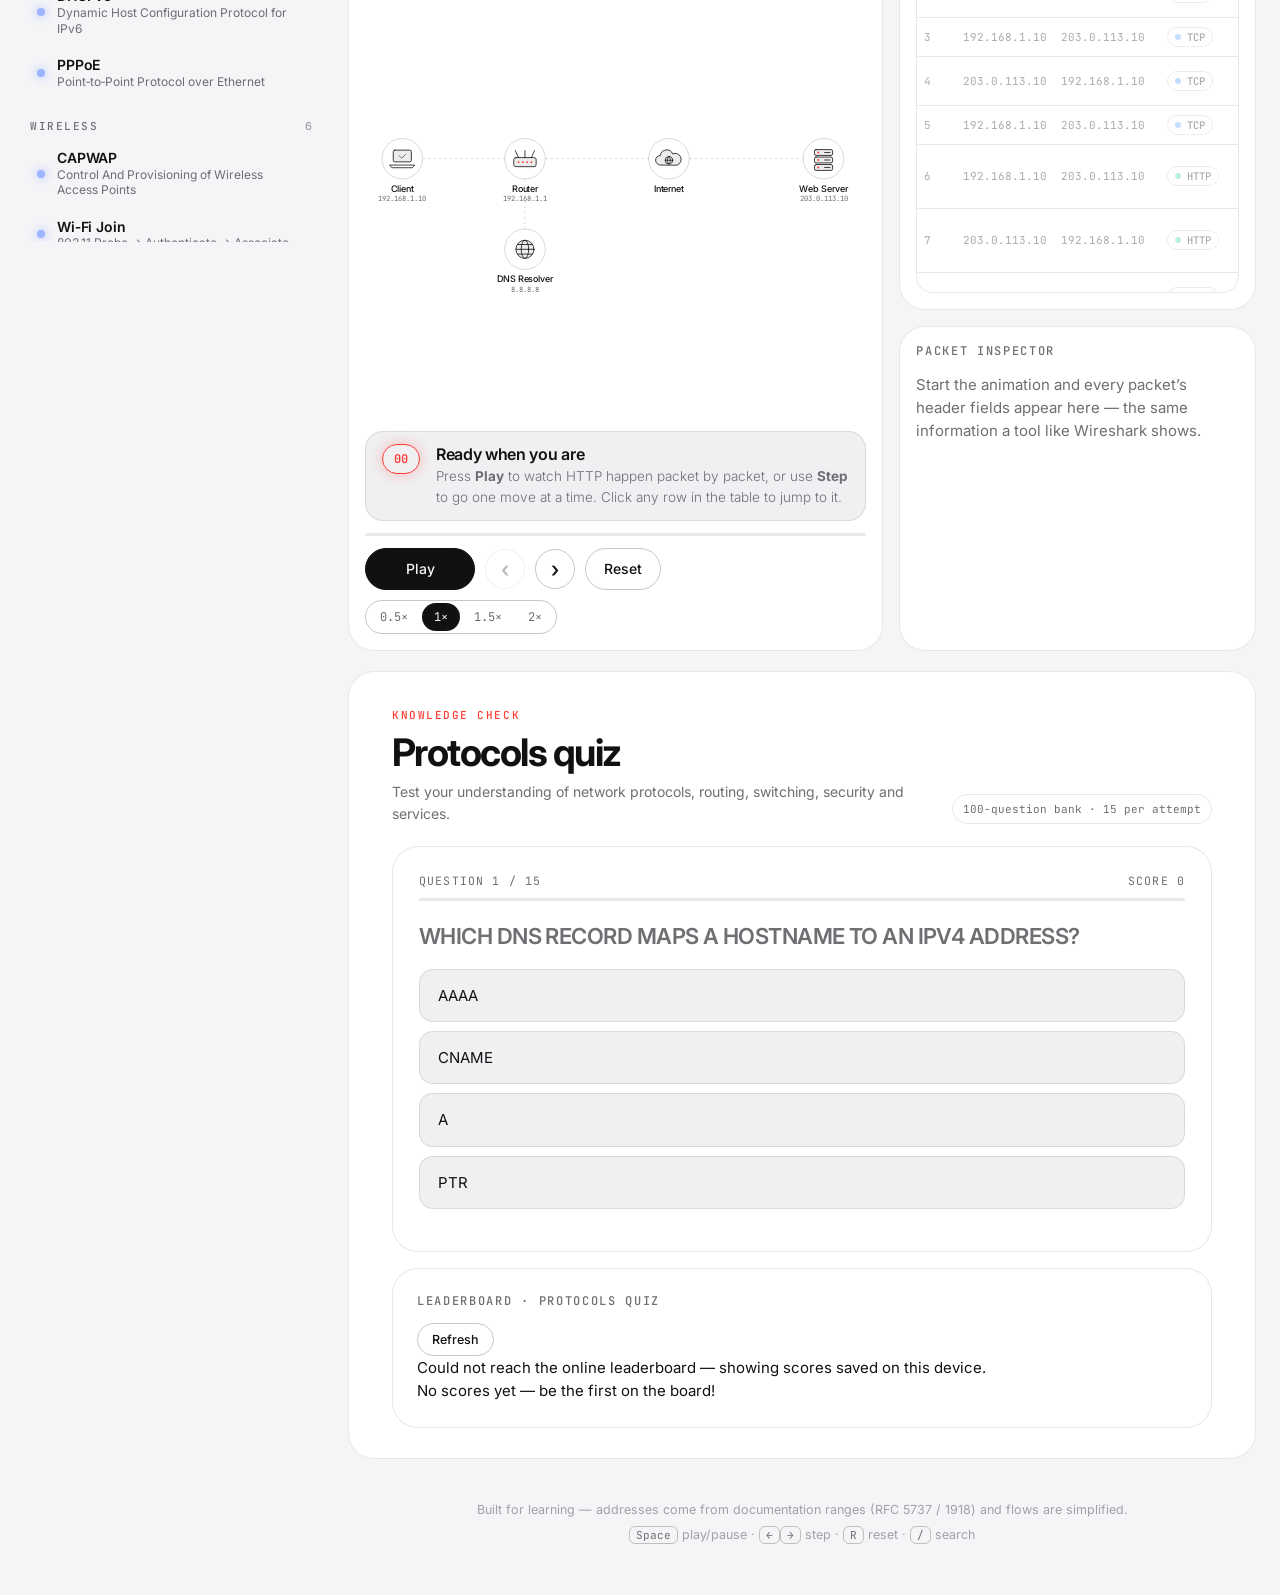
==== commit b658e2a8: "Remove quiz link from top navigation" ====
--- a/index.html
+++ b/index.html
@@ -24,7 +24,6 @@
   </a>
   <div class="spacer"></div>
   <a class="navlink" href="#explore" id="goExplore">Protocols</a>
-  <a class="navlink" href="#protocolQuiz">Quiz</a>
   <a class="navlink" href="layers.html">Layers &amp; Headers</a>
   <a class="navlink" href="wireless.html">Wireless</a>
   <button class="icon-btn" id="themeBtn" aria-label="Switch light/dark theme" title="Switch theme">
--- a/style.css
+++ b/style.css
@@ -296,3 +296,31 @@
 .navlink{font:800 16px/1 var(--dot);letter-spacing:.08em;text-transform:uppercase;padding:9px 14px;border-radius:8px;color:var(--muted);text-rendering:geometricPrecision;-webkit-font-smoothing:antialiased;transition:.2s var(--ease)}
 .navlink:hover{color:var(--bg);background:var(--text)}
 .navlink.hot{color:var(--text);box-shadow:inset 0 -2px 0 var(--accent);border-radius:8px 8px 2px 2px}
+
+
+/* ── protocol quiz ── */
+.protocol-quiz-section{padding:30px;scroll-margin-top:88px}
+.protocol-quiz-head{display:flex;align-items:flex-end;justify-content:space-between;gap:20px;margin:0 auto 22px;max-width:820px}
+.protocol-quiz-head h2{font-size:clamp(26px,3vw,38px);letter-spacing:-.04em;line-height:1.1;margin:7px 0}
+.protocol-quiz-head p{color:var(--muted);font-size:14px}
+.quiz-kicker{font:500 11px var(--mono);letter-spacing:.14em;color:var(--accent)}
+.quiz-count{font:11px var(--mono);color:var(--muted);border:1px solid var(--line);padding:7px 10px;border-radius:99px;white-space:nowrap}
+.protocol-quiz-section .quiz{padding:26px;max-width:820px;margin:auto}
+.protocol-quiz-section .board{max-width:820px;margin:16px auto 0;padding:24px}
+.protocol-quiz-section .qtop{display:flex;justify-content:space-between;font:11.5px var(--mono);letter-spacing:.1em;text-transform:uppercase;color:var(--muted)}
+.protocol-quiz-section .qbar{height:3px;border-radius:3px;background:var(--line);margin:10px 0 22px;overflow:hidden}
+.protocol-quiz-section .qbar b{display:block;height:100%;background:var(--text);transition:width .6s var(--ease)}
+.protocol-quiz-section .qq{font:600 22px/1.25 var(--font);letter-spacing:-.025em;margin-bottom:18px}
+.protocol-quiz-section .qopts{display:grid;gap:9px}
+.protocol-quiz-section .qopts button{text-align:left;padding:14px 18px;border-radius:14px;border:1px solid var(--line);background:var(--card2);font-size:15px;transition:.25s var(--ease)}
+.protocol-quiz-section .qopts button:hover:not(:disabled){border-color:var(--text);transform:translateX(4px)}
+.protocol-quiz-section .qopts button:disabled{cursor:default}
+.protocol-quiz-section .qopts button.right{border-color:var(--sec);background:color-mix(in srgb,var(--sec) 16%,var(--card2))}
+.protocol-quiz-section .qopts button.wrong{border-color:var(--lost);background:color-mix(in srgb,var(--lost) 14%,var(--card2))}
+.protocol-quiz-section .qfb{margin-top:16px;animation:slide .5s var(--ease)}
+.protocol-quiz-section .qfb p{color:var(--muted);margin-bottom:12px;font-weight:300}
+.protocol-quiz-section .qfb b{color:var(--text)}
+.protocol-quiz-section .qdone{text-align:center;padding:20px 0}
+.protocol-quiz-section .qdone .big{font:800 72px/1 var(--dot)}
+.protocol-quiz-section .qdone p{margin:14px 0 22px;color:var(--muted)}
+@media(max-width:700px){.protocol-quiz-section{padding:18px}.protocol-quiz-head{align-items:flex-start;flex-direction:column}.protocol-quiz-section .quiz{padding:18px}.quiz-count{white-space:normal}}
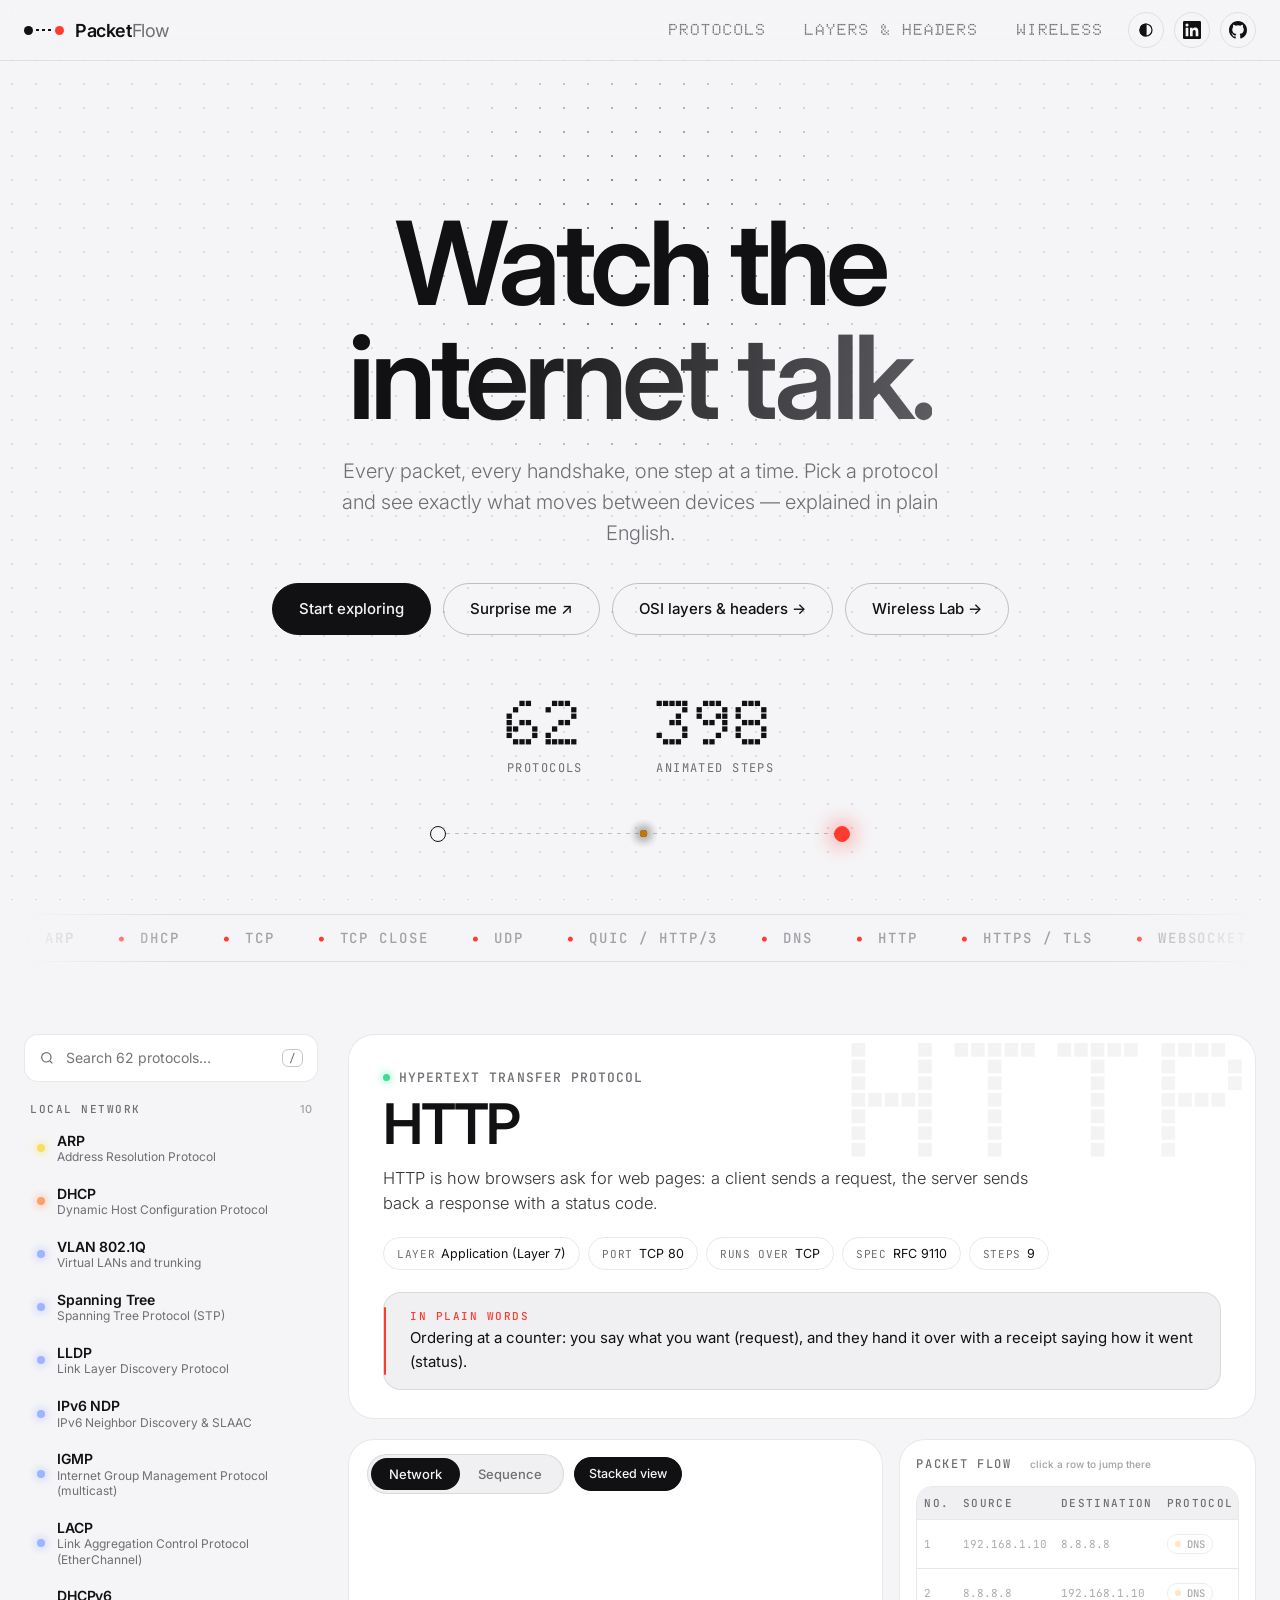
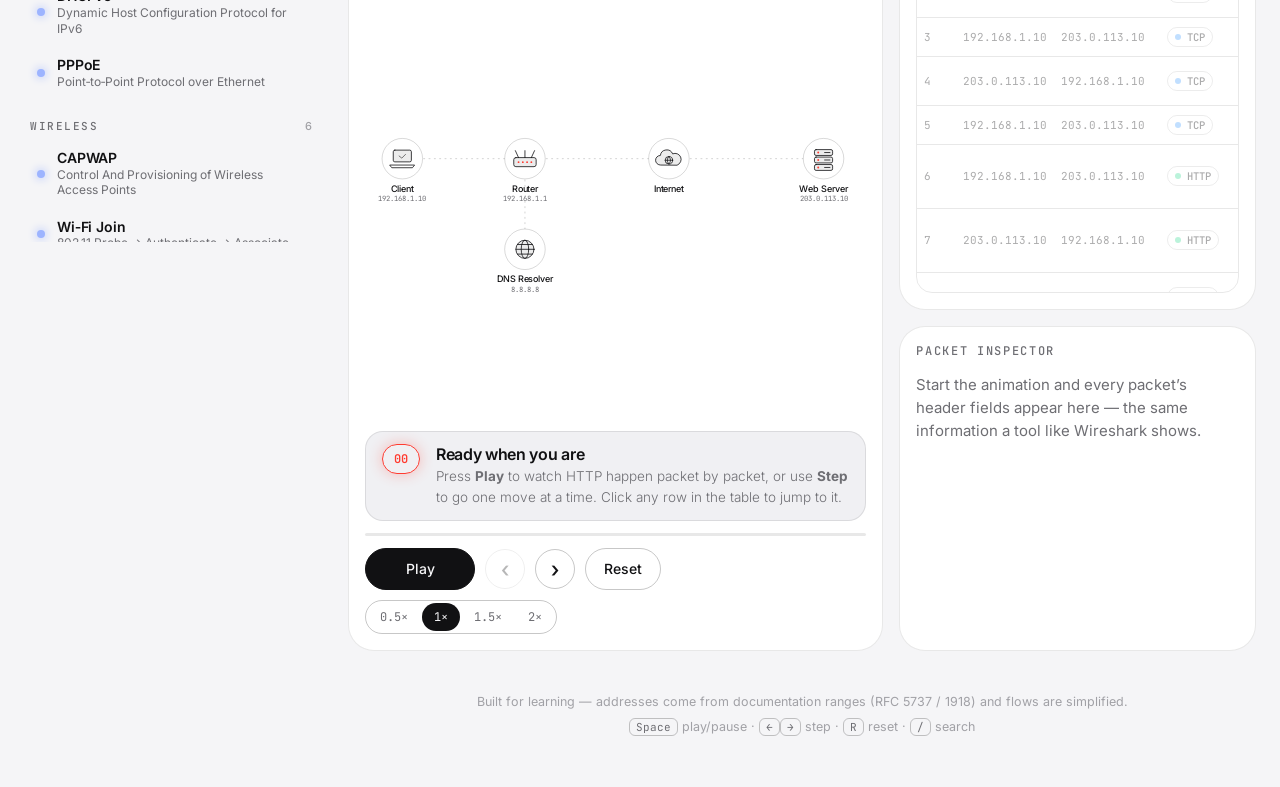
==== commit ca2865ce: "Remove Protocols quiz section from explorer" ====
--- a/index.html
+++ b/index.html
@@ -116,11 +116,6 @@
 
     </div>
 
-    <section class="card protocol-quiz-section" id="protocolQuiz">
-      <div class="protocol-quiz-head"><div><span class="quiz-kicker">KNOWLEDGE CHECK</span><h2>Protocols quiz</h2><p>Test your understanding of network protocols, routing, switching, security and services.</p></div><span class="quiz-count">100-question bank · 15 per attempt</span></div>
-      <div class="card quiz" id="protocolQuizBox"></div>
-      <div class="card board" id="protocolBoard"></div>
-    </section>
     <footer class="foot">Built for learning — addresses come from documentation ranges (RFC 5737 / 1918) and flows are simplified.<br>
       <kbd>Space</kbd> play/pause · <kbd>←</kbd><kbd>→</kbd> step · <kbd>R</kbd> reset · <kbd>/</kbd> search</footer>
   </main>
@@ -132,6 +127,5 @@
 <script src="site.js?v=20261128d"></script>
 <script src="board.js?v=20261128b"></script>
 <script src="app.js?v=20261128b"></script>
-<script src="protocol-quiz.js?v=20261128a"></script>
 </body>
 </html>
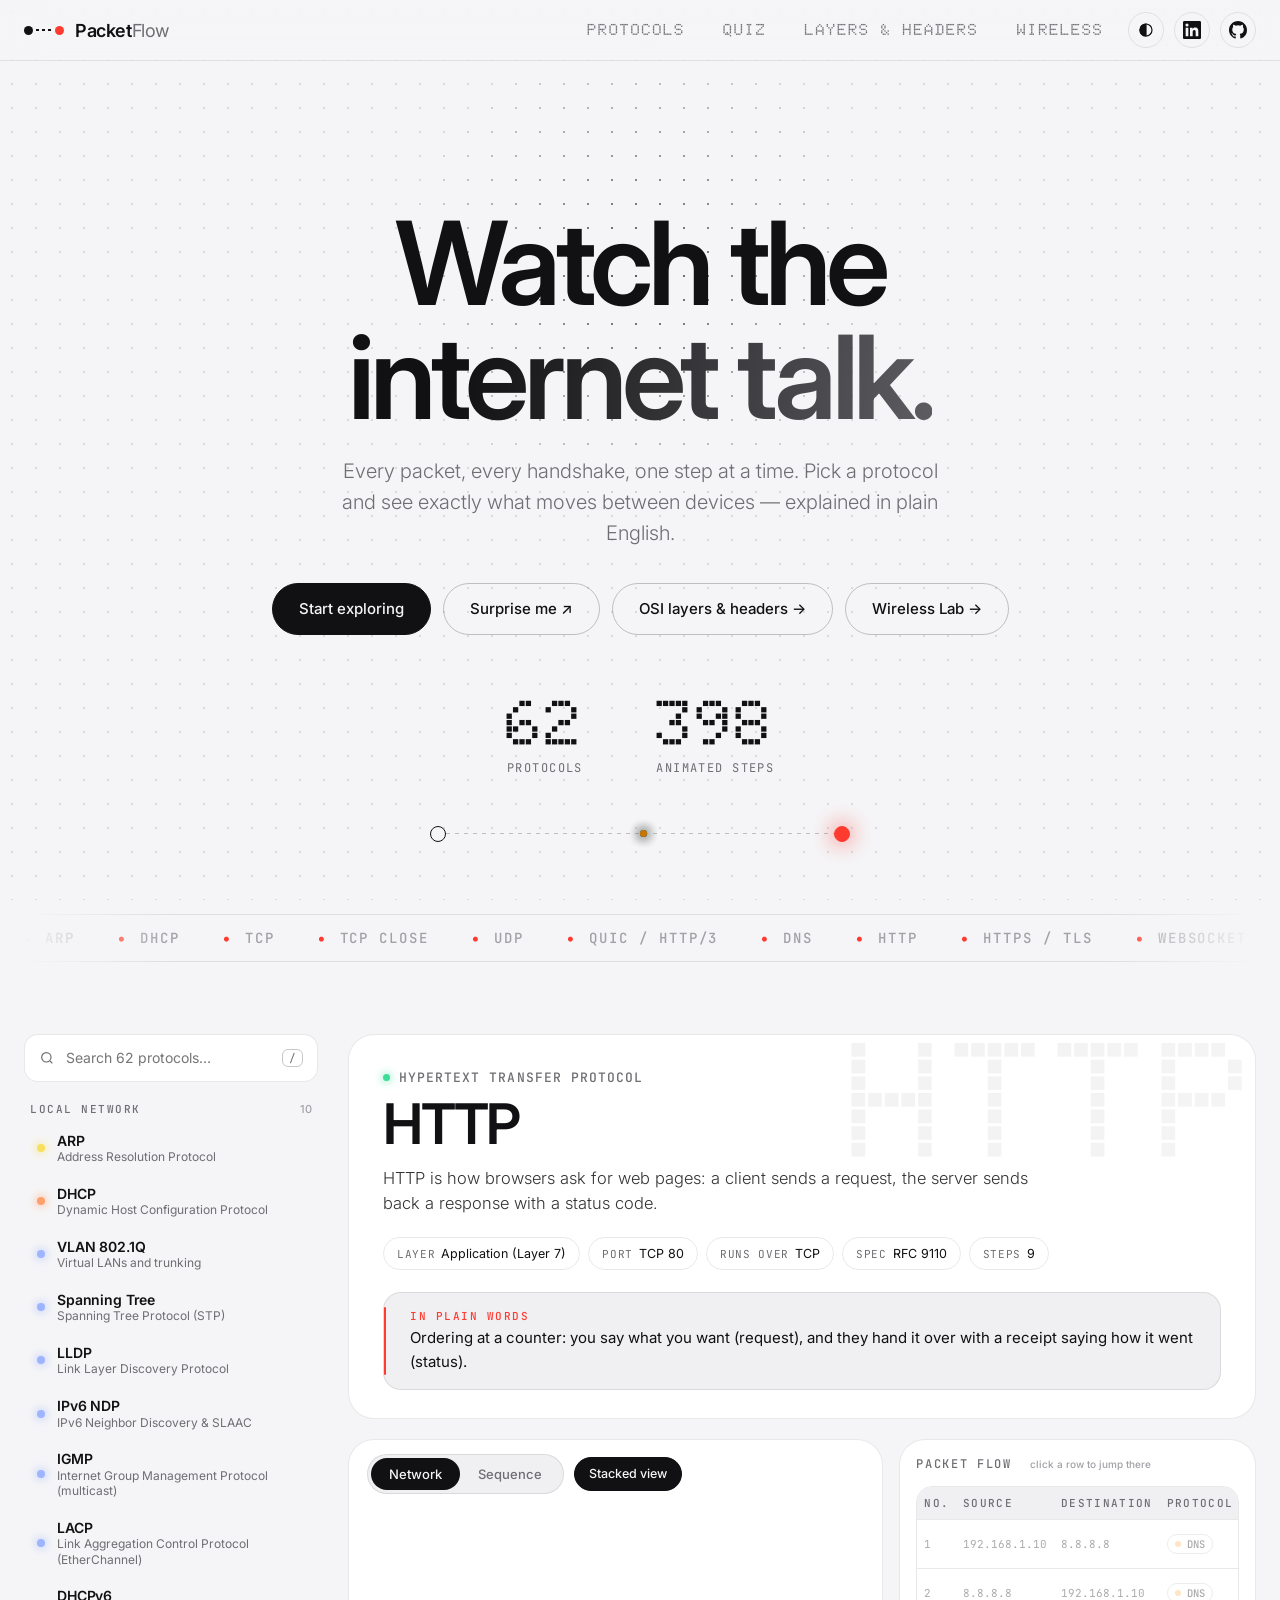
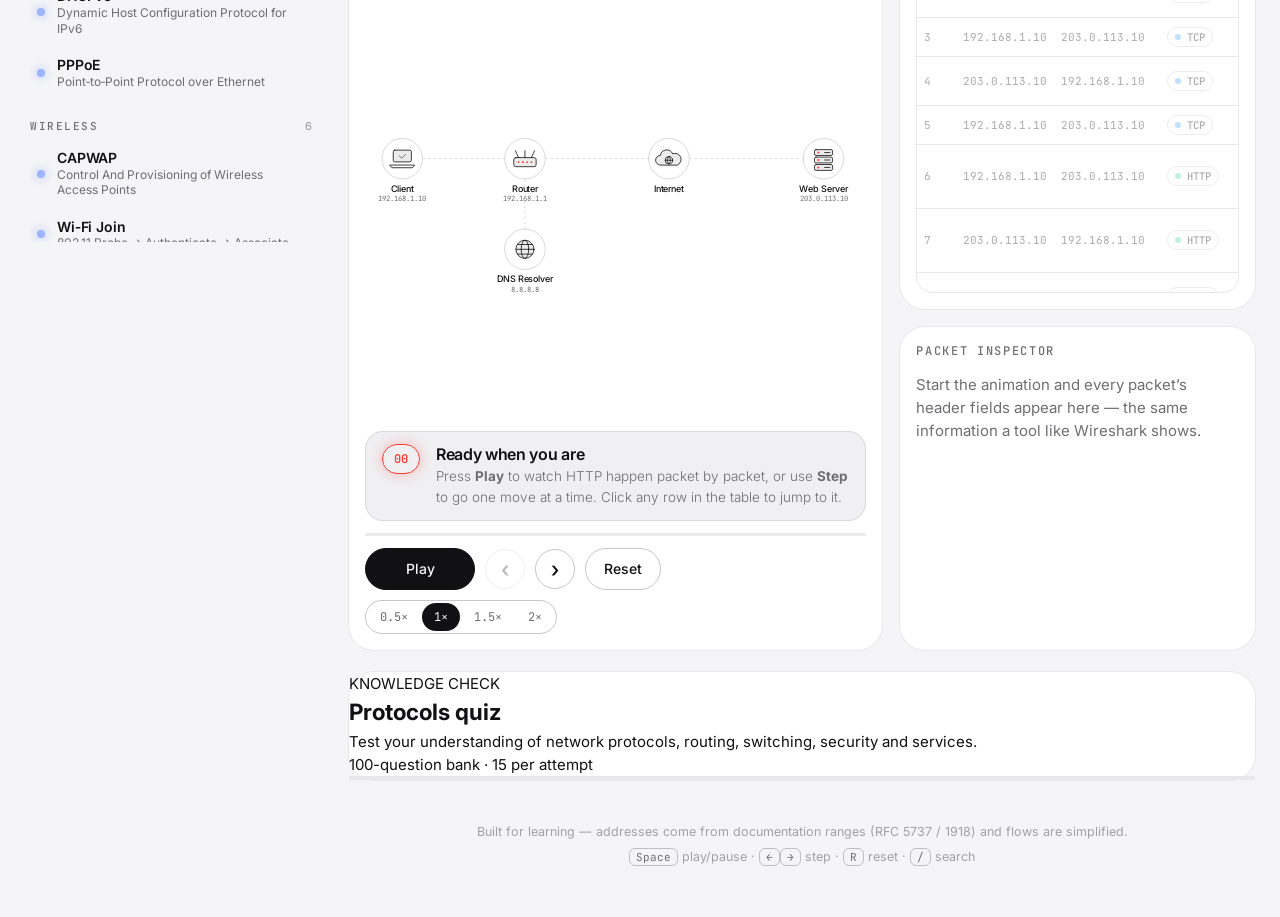
==== commit 6d2d8538: "Restore Protocols quiz to previous state" ====
--- a/index.html
+++ b/index.html
@@ -24,6 +24,7 @@
   </a>
   <div class="spacer"></div>
   <a class="navlink" href="#explore" id="goExplore">Protocols</a>
+  <a class="navlink" href="#protocolQuiz">Quiz</a>
   <a class="navlink" href="layers.html">Layers &amp; Headers</a>
   <a class="navlink" href="wireless.html">Wireless</a>
   <button class="icon-btn" id="themeBtn" aria-label="Switch light/dark theme" title="Switch theme">
@@ -116,6 +117,11 @@
 
     </div>
 
+    <section class="card protocol-quiz-section" id="protocolQuiz">
+      <div class="protocol-quiz-head"><div><span class="quiz-kicker">KNOWLEDGE CHECK</span><h2>Protocols quiz</h2><p>Test your understanding of network protocols, routing, switching, security and services.</p></div><span class="quiz-count">100-question bank · 15 per attempt</span></div>
+      <div class="card quiz" id="protocolQuizBox"></div>
+      <div class="card board" id="protocolBoard"></div>
+    </section>
     <footer class="foot">Built for learning — addresses come from documentation ranges (RFC 5737 / 1918) and flows are simplified.<br>
       <kbd>Space</kbd> play/pause · <kbd>←</kbd><kbd>→</kbd> step · <kbd>R</kbd> reset · <kbd>/</kbd> search</footer>
   </main>
@@ -127,5 +133,6 @@
 <script src="site.js?v=20261128d"></script>
 <script src="board.js?v=20261128b"></script>
 <script src="app.js?v=20261128b"></script>
+<script src="protocol-quiz.js?v=20261128a"></script>
 </body>
 </html>
--- a/style.css
+++ b/style.css
@@ -296,31 +296,3 @@
 .navlink{font:800 16px/1 var(--dot);letter-spacing:.08em;text-transform:uppercase;padding:9px 14px;border-radius:8px;color:var(--muted);text-rendering:geometricPrecision;-webkit-font-smoothing:antialiased;transition:.2s var(--ease)}
 .navlink:hover{color:var(--bg);background:var(--text)}
 .navlink.hot{color:var(--text);box-shadow:inset 0 -2px 0 var(--accent);border-radius:8px 8px 2px 2px}
-
-
-/* ── protocol quiz ── */
-.protocol-quiz-section{padding:30px;scroll-margin-top:88px}
-.protocol-quiz-head{display:flex;align-items:flex-end;justify-content:space-between;gap:20px;margin:0 auto 22px;max-width:820px}
-.protocol-quiz-head h2{font-size:clamp(26px,3vw,38px);letter-spacing:-.04em;line-height:1.1;margin:7px 0}
-.protocol-quiz-head p{color:var(--muted);font-size:14px}
-.quiz-kicker{font:500 11px var(--mono);letter-spacing:.14em;color:var(--accent)}
-.quiz-count{font:11px var(--mono);color:var(--muted);border:1px solid var(--line);padding:7px 10px;border-radius:99px;white-space:nowrap}
-.protocol-quiz-section .quiz{padding:26px;max-width:820px;margin:auto}
-.protocol-quiz-section .board{max-width:820px;margin:16px auto 0;padding:24px}
-.protocol-quiz-section .qtop{display:flex;justify-content:space-between;font:11.5px var(--mono);letter-spacing:.1em;text-transform:uppercase;color:var(--muted)}
-.protocol-quiz-section .qbar{height:3px;border-radius:3px;background:var(--line);margin:10px 0 22px;overflow:hidden}
-.protocol-quiz-section .qbar b{display:block;height:100%;background:var(--text);transition:width .6s var(--ease)}
-.protocol-quiz-section .qq{font:600 22px/1.25 var(--font);letter-spacing:-.025em;margin-bottom:18px}
-.protocol-quiz-section .qopts{display:grid;gap:9px}
-.protocol-quiz-section .qopts button{text-align:left;padding:14px 18px;border-radius:14px;border:1px solid var(--line);background:var(--card2);font-size:15px;transition:.25s var(--ease)}
-.protocol-quiz-section .qopts button:hover:not(:disabled){border-color:var(--text);transform:translateX(4px)}
-.protocol-quiz-section .qopts button:disabled{cursor:default}
-.protocol-quiz-section .qopts button.right{border-color:var(--sec);background:color-mix(in srgb,var(--sec) 16%,var(--card2))}
-.protocol-quiz-section .qopts button.wrong{border-color:var(--lost);background:color-mix(in srgb,var(--lost) 14%,var(--card2))}
-.protocol-quiz-section .qfb{margin-top:16px;animation:slide .5s var(--ease)}
-.protocol-quiz-section .qfb p{color:var(--muted);margin-bottom:12px;font-weight:300}
-.protocol-quiz-section .qfb b{color:var(--text)}
-.protocol-quiz-section .qdone{text-align:center;padding:20px 0}
-.protocol-quiz-section .qdone .big{font:800 72px/1 var(--dot)}
-.protocol-quiz-section .qdone p{margin:14px 0 22px;color:var(--muted)}
-@media(max-width:700px){.protocol-quiz-section{padding:18px}.protocol-quiz-head{align-items:flex-start;flex-direction:column}.protocol-quiz-section .quiz{padding:18px}.quiz-count{white-space:normal}}
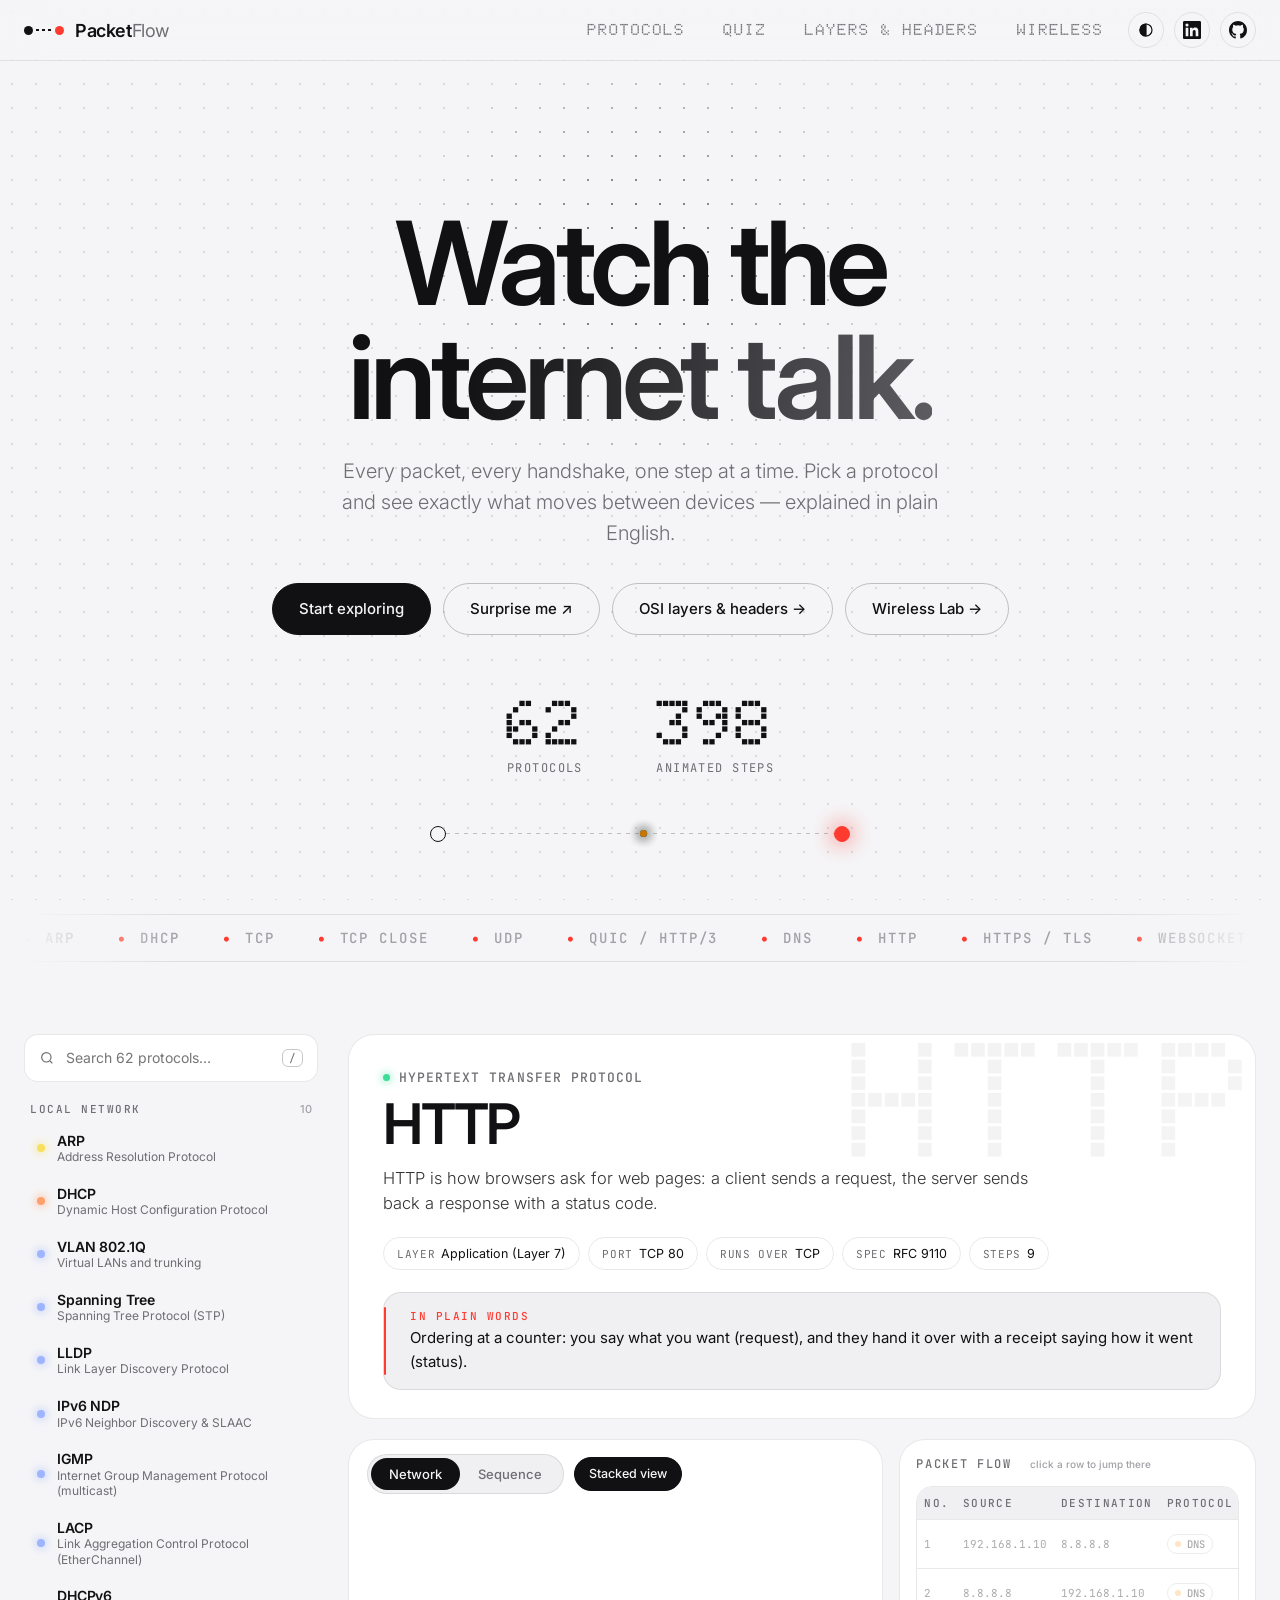
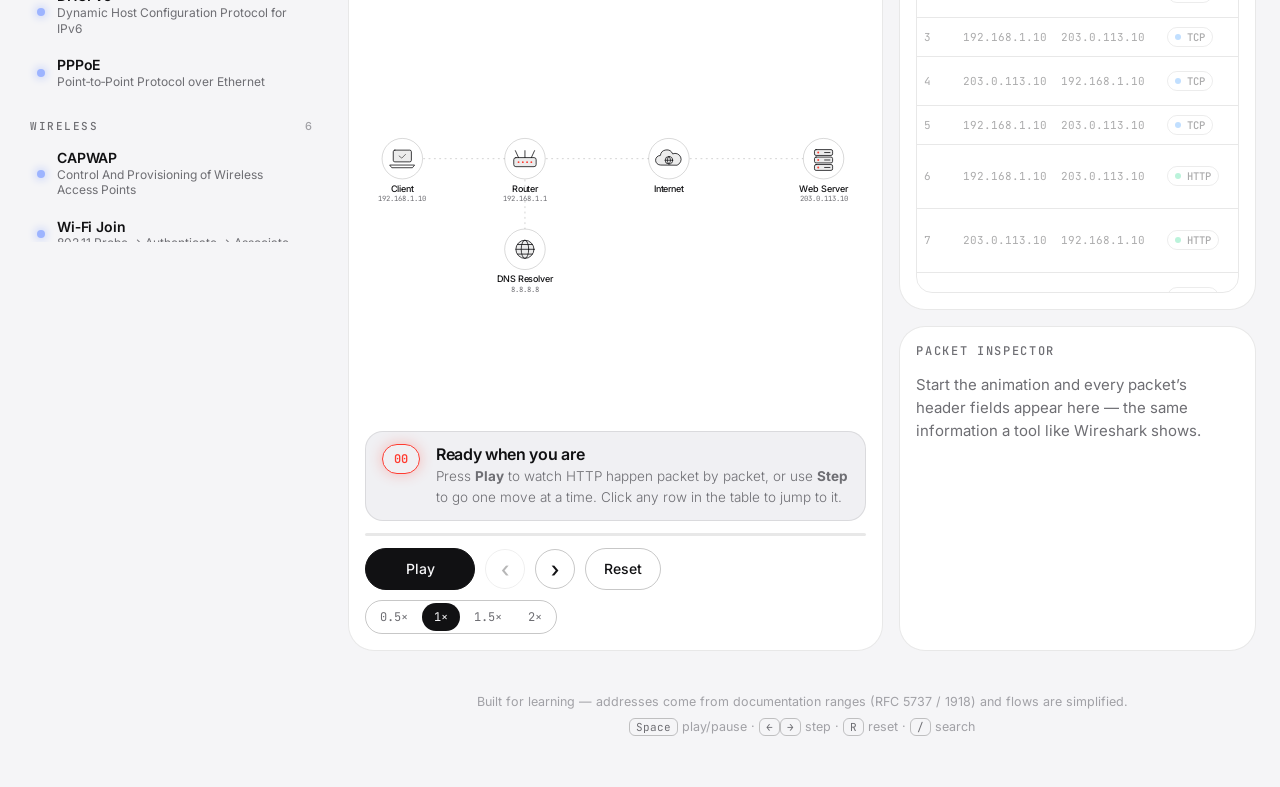
==== commit 740ac793: "Remove Protocols quiz from explorer" ====
--- a/index.html
+++ b/index.html
@@ -117,11 +117,6 @@
 
     </div>
 
-    <section class="card protocol-quiz-section" id="protocolQuiz">
-      <div class="protocol-quiz-head"><div><span class="quiz-kicker">KNOWLEDGE CHECK</span><h2>Protocols quiz</h2><p>Test your understanding of network protocols, routing, switching, security and services.</p></div><span class="quiz-count">100-question bank · 15 per attempt</span></div>
-      <div class="card quiz" id="protocolQuizBox"></div>
-      <div class="card board" id="protocolBoard"></div>
-    </section>
     <footer class="foot">Built for learning — addresses come from documentation ranges (RFC 5737 / 1918) and flows are simplified.<br>
       <kbd>Space</kbd> play/pause · <kbd>←</kbd><kbd>→</kbd> step · <kbd>R</kbd> reset · <kbd>/</kbd> search</footer>
   </main>
@@ -133,6 +128,5 @@
 <script src="site.js?v=20261128d"></script>
 <script src="board.js?v=20261128b"></script>
 <script src="app.js?v=20261128b"></script>
-<script src="protocol-quiz.js?v=20261128a"></script>
 </body>
 </html>
--- a/style.css
+++ b/style.css
@@ -296,3 +296,31 @@
 .navlink{font:800 16px/1 var(--dot);letter-spacing:.08em;text-transform:uppercase;padding:9px 14px;border-radius:8px;color:var(--muted);text-rendering:geometricPrecision;-webkit-font-smoothing:antialiased;transition:.2s var(--ease)}
 .navlink:hover{color:var(--bg);background:var(--text)}
 .navlink.hot{color:var(--text);box-shadow:inset 0 -2px 0 var(--accent);border-radius:8px 8px 2px 2px}
+
+
+/* ── protocol quiz ── */
+.protocol-quiz-section{padding:30px;scroll-margin-top:88px}
+.protocol-quiz-head{display:flex;align-items:flex-end;justify-content:space-between;gap:20px;margin:0 auto 22px;max-width:820px}
+.protocol-quiz-head h2{font-size:clamp(26px,3vw,38px);letter-spacing:-.04em;line-height:1.1;margin:7px 0}
+.protocol-quiz-head p{color:var(--muted);font-size:14px}
+.quiz-kicker{font:500 11px var(--mono);letter-spacing:.14em;color:var(--accent)}
+.quiz-count{font:11px var(--mono);color:var(--muted);border:1px solid var(--line);padding:7px 10px;border-radius:99px;white-space:nowrap}
+.protocol-quiz-section .quiz{padding:26px;max-width:820px;margin:auto}
+.protocol-quiz-section .board{max-width:820px;margin:16px auto 0;padding:24px}
+.protocol-quiz-section .qtop{display:flex;justify-content:space-between;font:11.5px var(--mono);letter-spacing:.1em;text-transform:uppercase;color:var(--muted)}
+.protocol-quiz-section .qbar{height:3px;border-radius:3px;background:var(--line);margin:10px 0 22px;overflow:hidden}
+.protocol-quiz-section .qbar b{display:block;height:100%;background:var(--text);transition:width .6s var(--ease)}
+.protocol-quiz-section .qq{font:600 22px/1.25 var(--font);letter-spacing:-.025em;margin-bottom:18px}
+.protocol-quiz-section .qopts{display:grid;gap:9px}
+.protocol-quiz-section .qopts button{text-align:left;padding:14px 18px;border-radius:14px;border:1px solid var(--line);background:var(--card2);font-size:15px;transition:.25s var(--ease)}
+.protocol-quiz-section .qopts button:hover:not(:disabled){border-color:var(--text);transform:translateX(4px)}
+.protocol-quiz-section .qopts button:disabled{cursor:default}
+.protocol-quiz-section .qopts button.right{border-color:var(--sec);background:color-mix(in srgb,var(--sec) 16%,var(--card2))}
+.protocol-quiz-section .qopts button.wrong{border-color:var(--lost);background:color-mix(in srgb,var(--lost) 14%,var(--card2))}
+.protocol-quiz-section .qfb{margin-top:16px;animation:slide .5s var(--ease)}
+.protocol-quiz-section .qfb p{color:var(--muted);margin-bottom:12px;font-weight:300}
+.protocol-quiz-section .qfb b{color:var(--text)}
+.protocol-quiz-section .qdone{text-align:center;padding:20px 0}
+.protocol-quiz-section .qdone .big{font:800 72px/1 var(--dot)}
+.protocol-quiz-section .qdone p{margin:14px 0 22px;color:var(--muted)}
+@media(max-width:700px){.protocol-quiz-section{padding:18px}.protocol-quiz-head{align-items:flex-start;flex-direction:column}.protocol-quiz-section .quiz{padding:18px}.quiz-count{white-space:normal}}
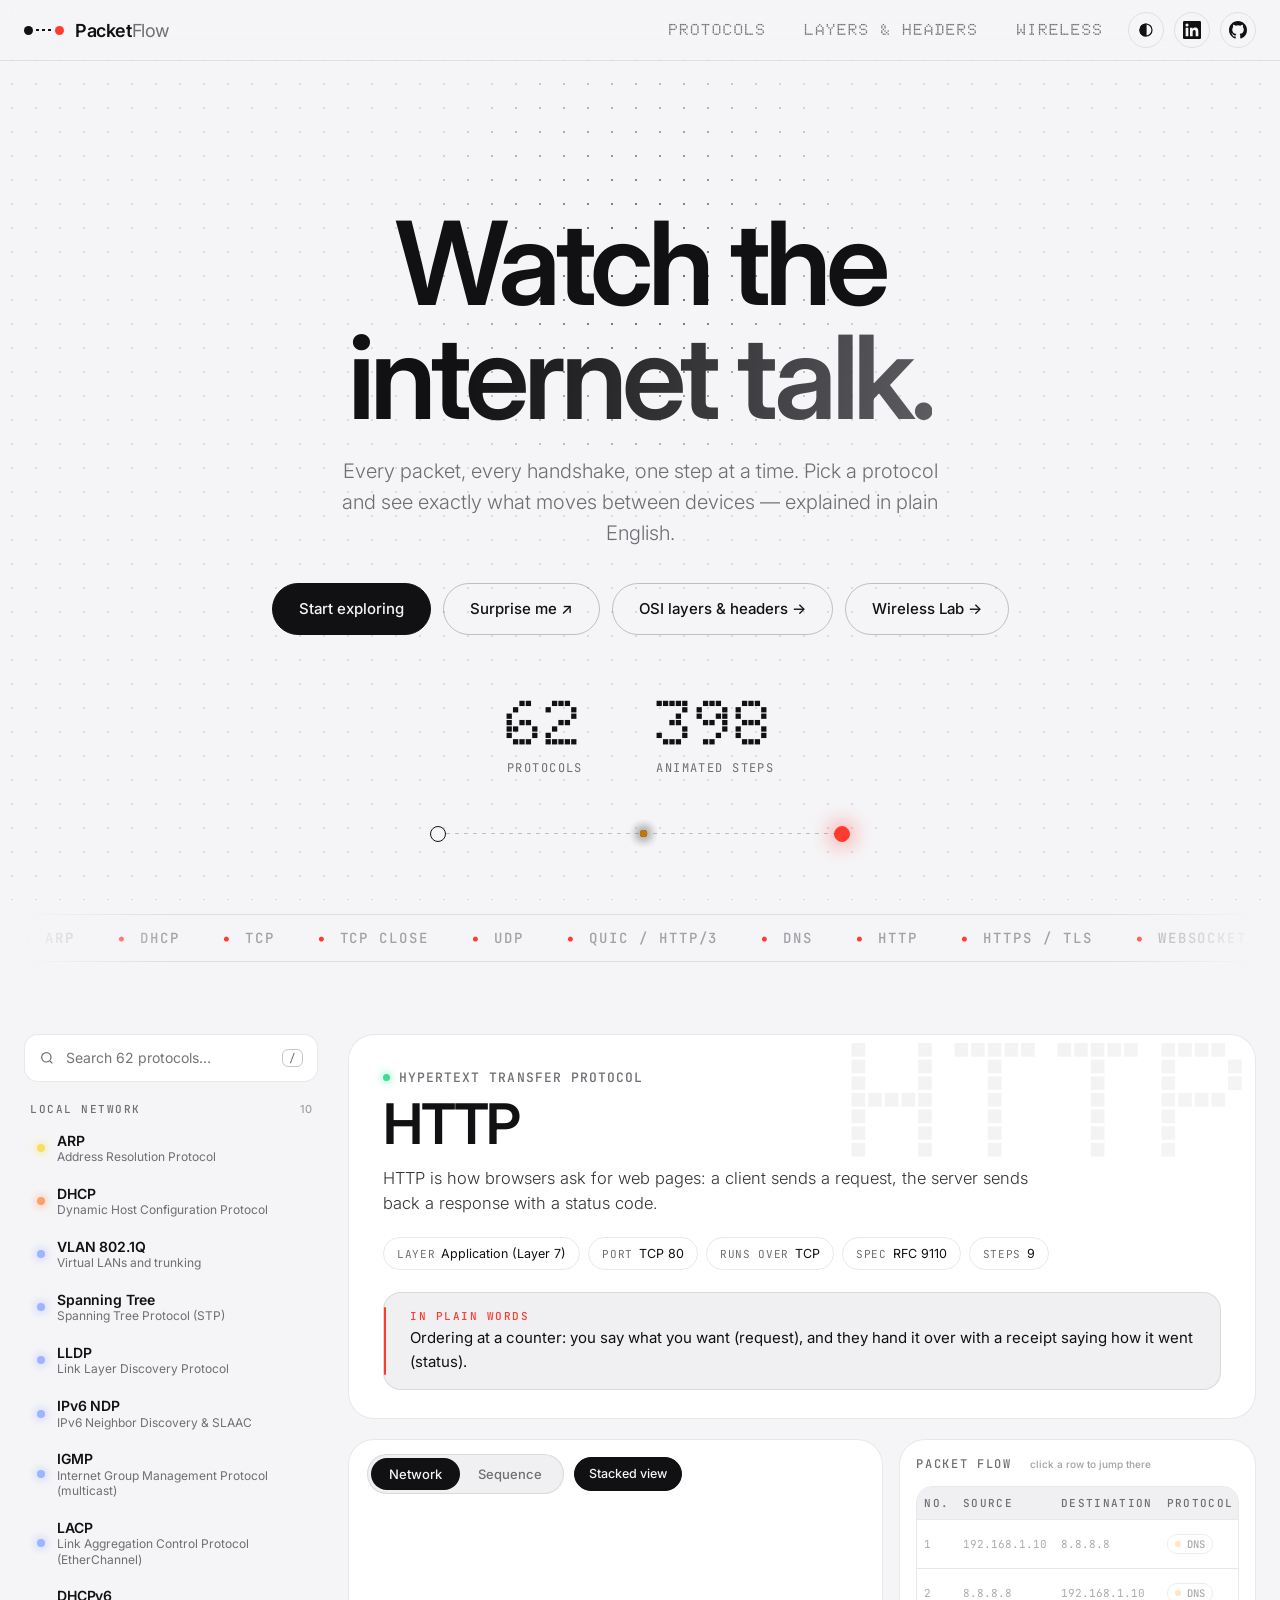
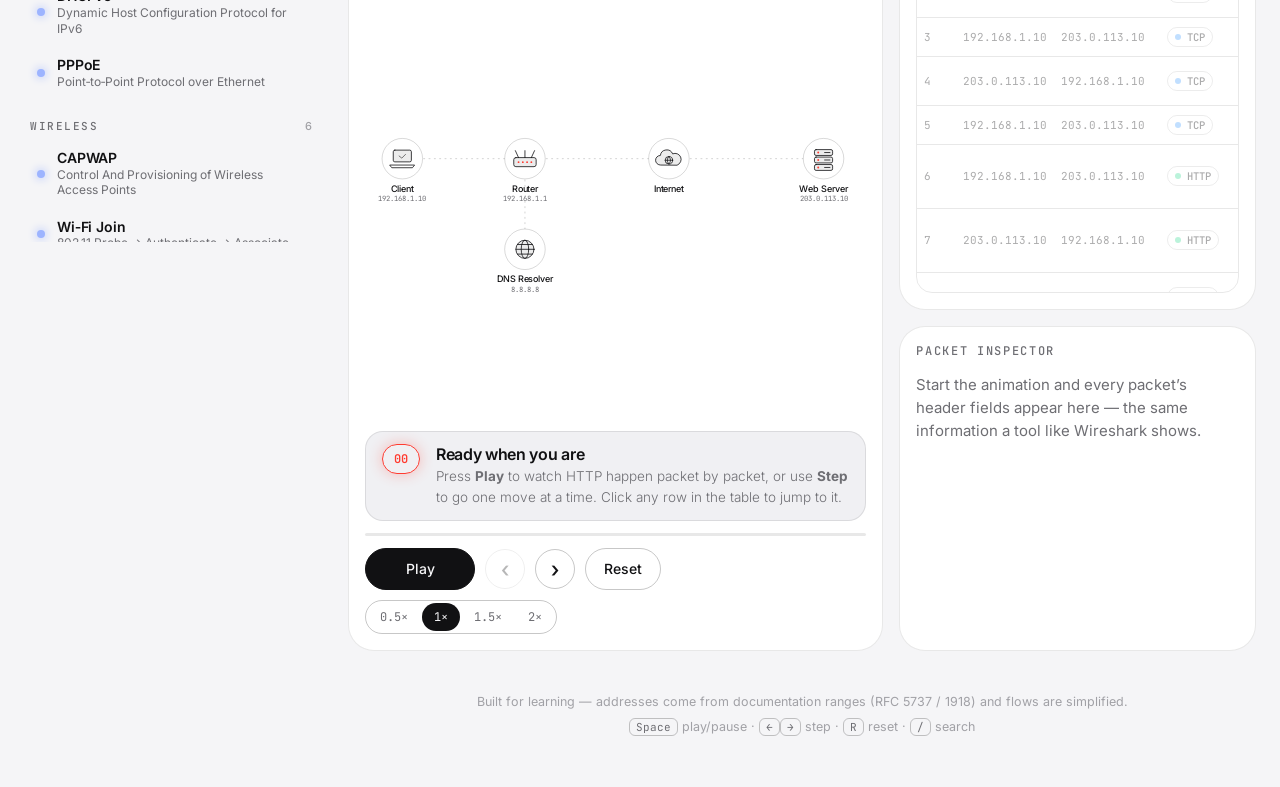
==== commit 3d2c993a: "Remove remaining Protocols quiz navigation link" ====
--- a/index.html
+++ b/index.html
@@ -24,7 +24,6 @@
   </a>
   <div class="spacer"></div>
   <a class="navlink" href="#explore" id="goExplore">Protocols</a>
-  <a class="navlink" href="#protocolQuiz">Quiz</a>
   <a class="navlink" href="layers.html">Layers &amp; Headers</a>
   <a class="navlink" href="wireless.html">Wireless</a>
   <button class="icon-btn" id="themeBtn" aria-label="Switch light/dark theme" title="Switch theme">
--- a/style.css
+++ b/style.css
@@ -296,31 +296,3 @@
 .navlink{font:800 16px/1 var(--dot);letter-spacing:.08em;text-transform:uppercase;padding:9px 14px;border-radius:8px;color:var(--muted);text-rendering:geometricPrecision;-webkit-font-smoothing:antialiased;transition:.2s var(--ease)}
 .navlink:hover{color:var(--bg);background:var(--text)}
 .navlink.hot{color:var(--text);box-shadow:inset 0 -2px 0 var(--accent);border-radius:8px 8px 2px 2px}
-
-
-/* ── protocol quiz ── */
-.protocol-quiz-section{padding:30px;scroll-margin-top:88px}
-.protocol-quiz-head{display:flex;align-items:flex-end;justify-content:space-between;gap:20px;margin:0 auto 22px;max-width:820px}
-.protocol-quiz-head h2{font-size:clamp(26px,3vw,38px);letter-spacing:-.04em;line-height:1.1;margin:7px 0}
-.protocol-quiz-head p{color:var(--muted);font-size:14px}
-.quiz-kicker{font:500 11px var(--mono);letter-spacing:.14em;color:var(--accent)}
-.quiz-count{font:11px var(--mono);color:var(--muted);border:1px solid var(--line);padding:7px 10px;border-radius:99px;white-space:nowrap}
-.protocol-quiz-section .quiz{padding:26px;max-width:820px;margin:auto}
-.protocol-quiz-section .board{max-width:820px;margin:16px auto 0;padding:24px}
-.protocol-quiz-section .qtop{display:flex;justify-content:space-between;font:11.5px var(--mono);letter-spacing:.1em;text-transform:uppercase;color:var(--muted)}
-.protocol-quiz-section .qbar{height:3px;border-radius:3px;background:var(--line);margin:10px 0 22px;overflow:hidden}
-.protocol-quiz-section .qbar b{display:block;height:100%;background:var(--text);transition:width .6s var(--ease)}
-.protocol-quiz-section .qq{font:600 22px/1.25 var(--font);letter-spacing:-.025em;margin-bottom:18px}
-.protocol-quiz-section .qopts{display:grid;gap:9px}
-.protocol-quiz-section .qopts button{text-align:left;padding:14px 18px;border-radius:14px;border:1px solid var(--line);background:var(--card2);font-size:15px;transition:.25s var(--ease)}
-.protocol-quiz-section .qopts button:hover:not(:disabled){border-color:var(--text);transform:translateX(4px)}
-.protocol-quiz-section .qopts button:disabled{cursor:default}
-.protocol-quiz-section .qopts button.right{border-color:var(--sec);background:color-mix(in srgb,var(--sec) 16%,var(--card2))}
-.protocol-quiz-section .qopts button.wrong{border-color:var(--lost);background:color-mix(in srgb,var(--lost) 14%,var(--card2))}
-.protocol-quiz-section .qfb{margin-top:16px;animation:slide .5s var(--ease)}
-.protocol-quiz-section .qfb p{color:var(--muted);margin-bottom:12px;font-weight:300}
-.protocol-quiz-section .qfb b{color:var(--text)}
-.protocol-quiz-section .qdone{text-align:center;padding:20px 0}
-.protocol-quiz-section .qdone .big{font:800 72px/1 var(--dot)}
-.protocol-quiz-section .qdone p{margin:14px 0 22px;color:var(--muted)}
-@media(max-width:700px){.protocol-quiz-section{padding:18px}.protocol-quiz-head{align-items:flex-start;flex-direction:column}.protocol-quiz-section .quiz{padding:18px}.quiz-count{white-space:normal}}
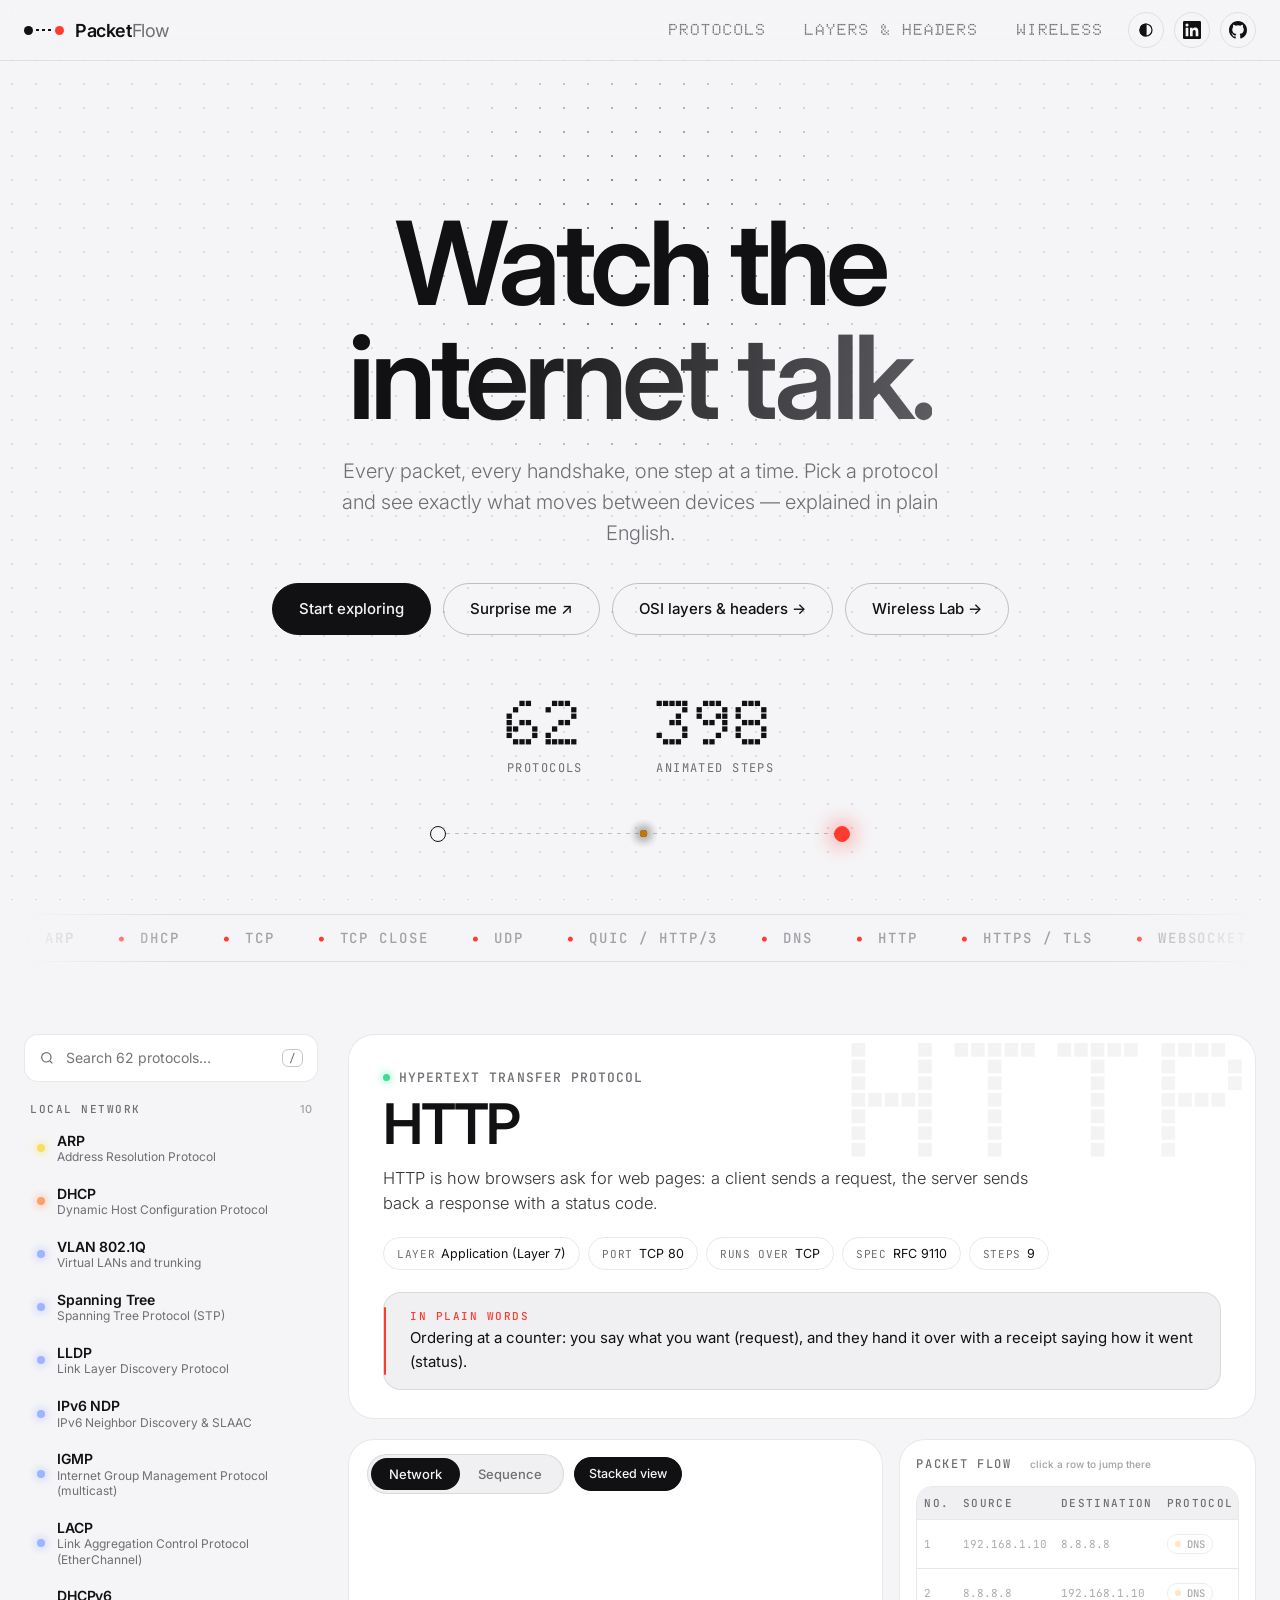
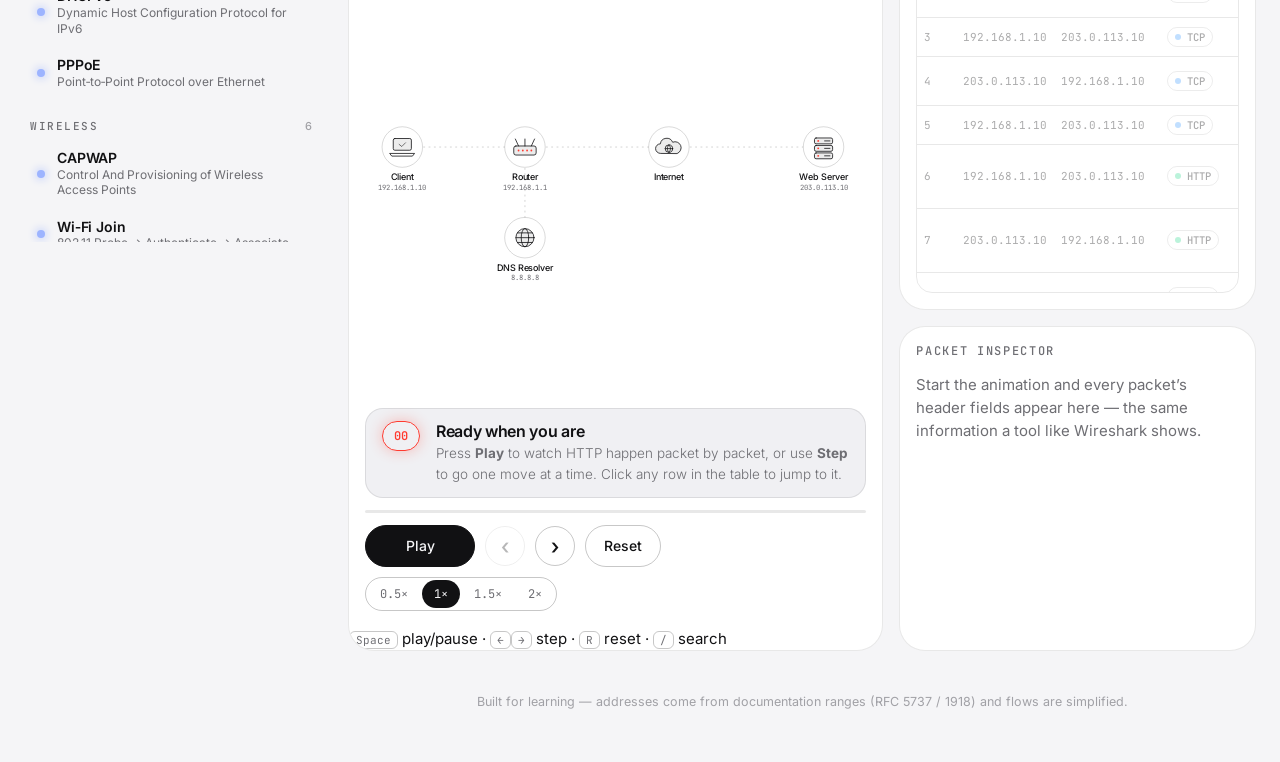
==== commit 7fe9d5fa: "Move keyboard shortcuts below visualizer controls" ====
--- a/index.html
+++ b/index.html
@@ -102,6 +102,7 @@
           <button data-s="0.5">0.5×</button><button data-s="1" class="on">1×</button><button data-s="1.5">1.5×</button><button data-s="2">2×</button>
         </div>
       </div>
+      <div class="keyboard-hints"><kbd>Space</kbd> play/pause · <kbd>←</kbd><kbd>→</kbd> step · <kbd>R</kbd> reset · <kbd>/</kbd> search</div>
     </section>
 
     <div class="grid2 rightcol">
@@ -116,8 +117,7 @@
 
     </div>
 
-    <footer class="foot">Built for learning — addresses come from documentation ranges (RFC 5737 / 1918) and flows are simplified.<br>
-      <kbd>Space</kbd> play/pause · <kbd>←</kbd><kbd>→</kbd> step · <kbd>R</kbd> reset · <kbd>/</kbd> search</footer>
+    <footer class="foot">Built for learning — addresses come from documentation ranges (RFC 5737 / 1918) and flows are simplified.</footer>
   </main>
 </div>
 
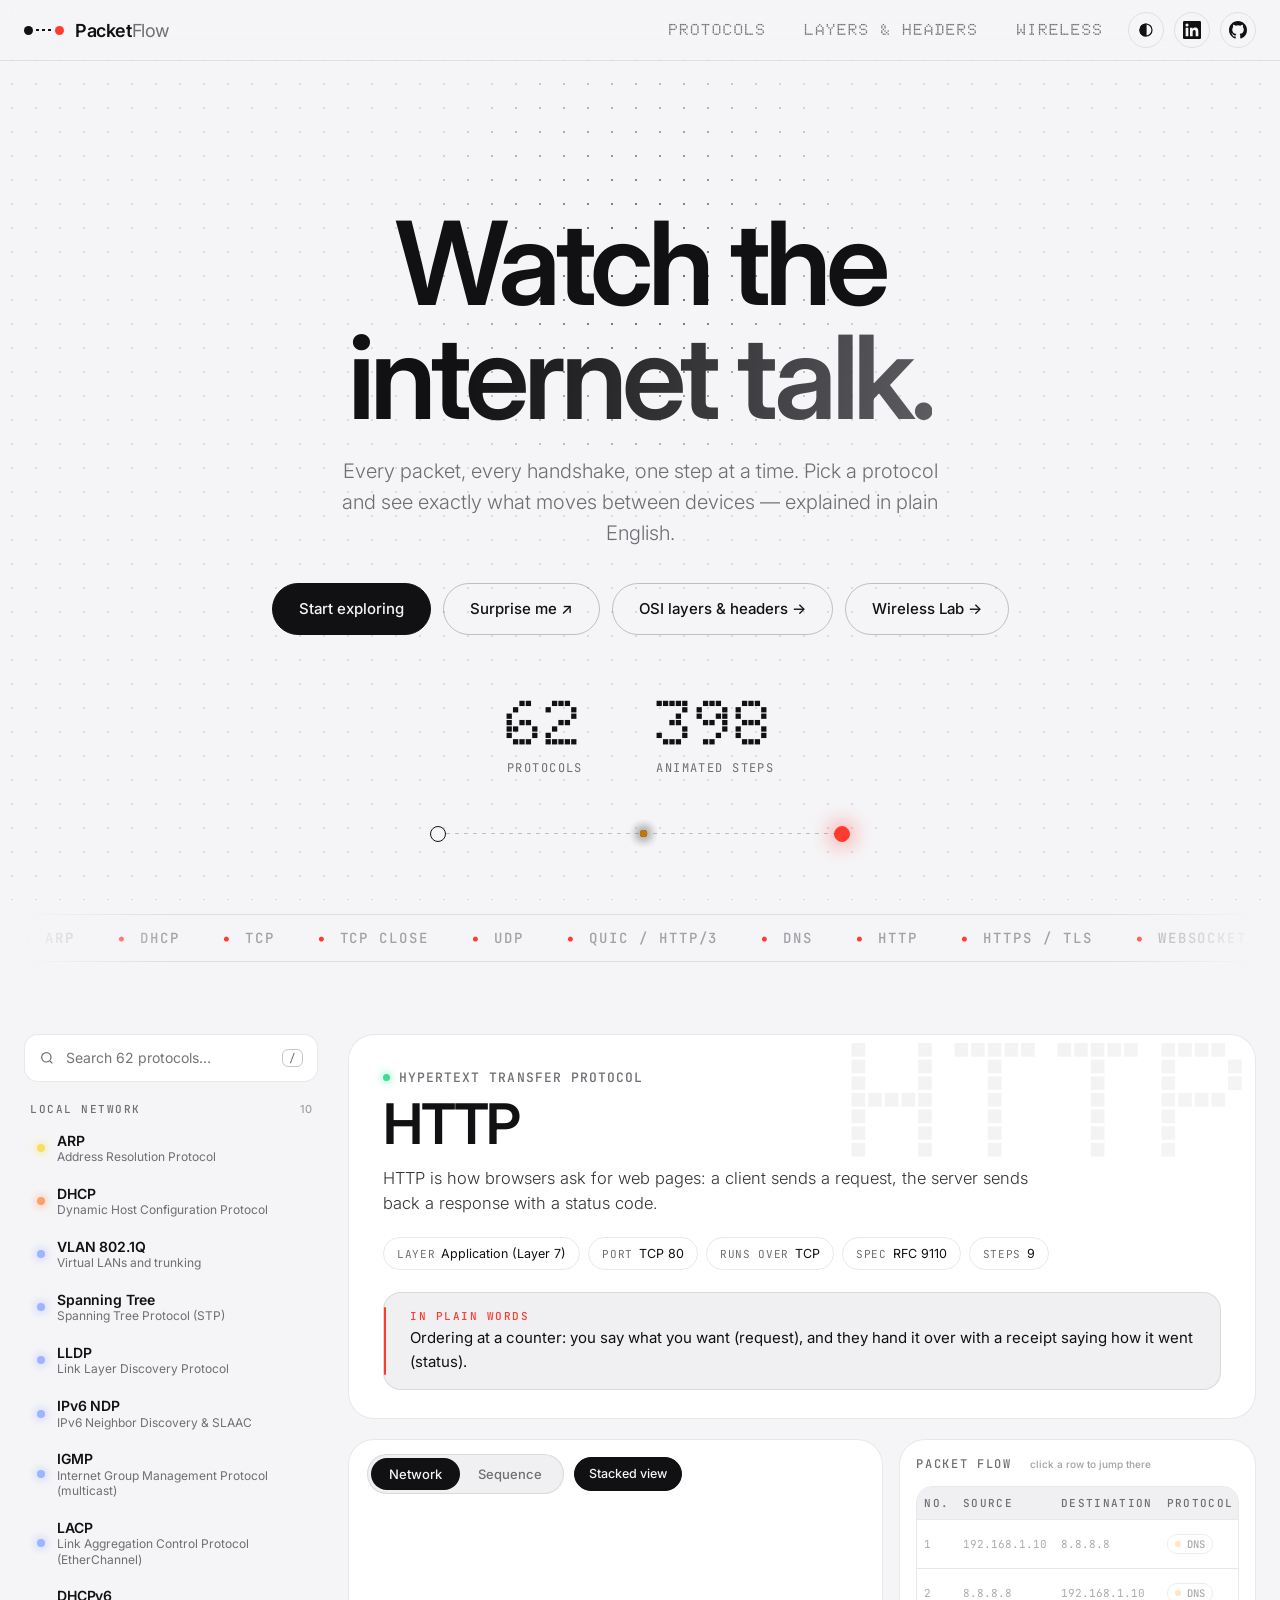
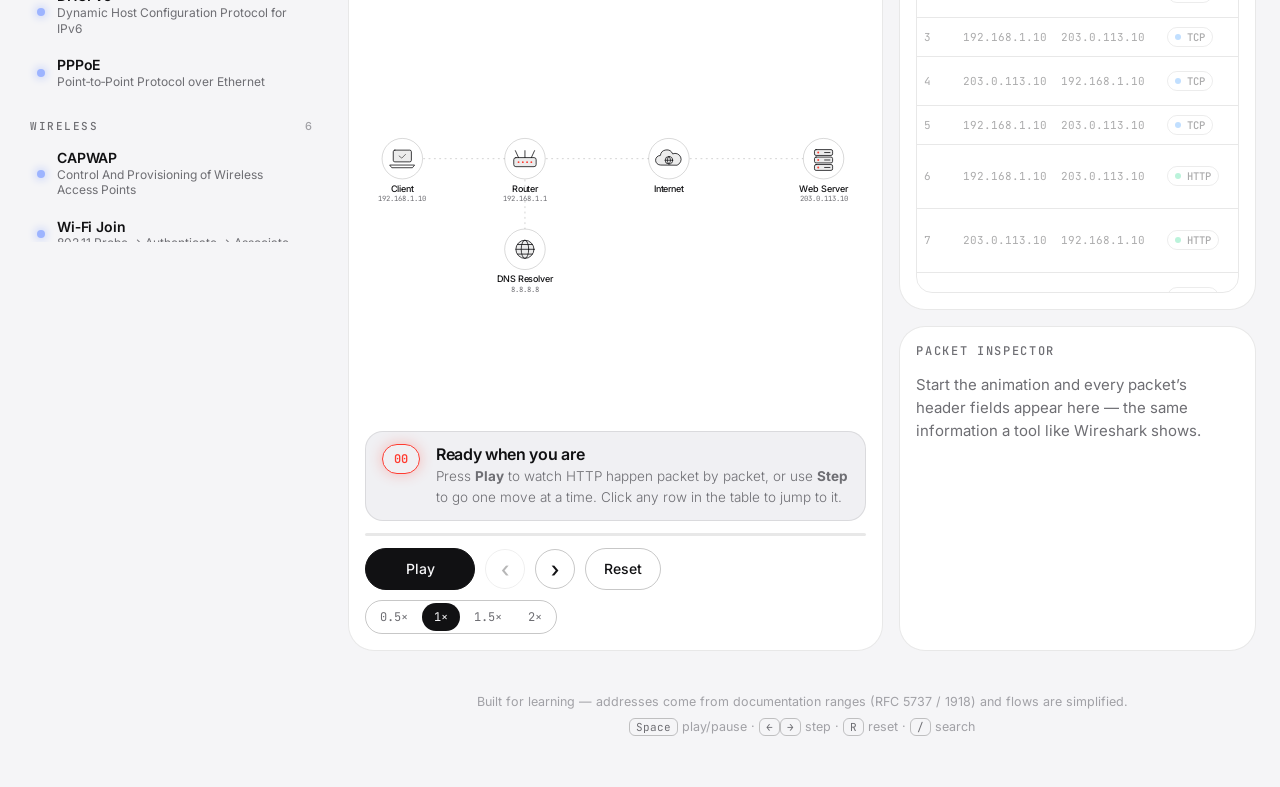
==== commit c43be5e2: "Undo keyboard shortcuts placement change" ====
--- a/index.html
+++ b/index.html
@@ -102,7 +102,6 @@
           <button data-s="0.5">0.5×</button><button data-s="1" class="on">1×</button><button data-s="1.5">1.5×</button><button data-s="2">2×</button>
         </div>
       </div>
-      <div class="keyboard-hints"><kbd>Space</kbd> play/pause · <kbd>←</kbd><kbd>→</kbd> step · <kbd>R</kbd> reset · <kbd>/</kbd> search</div>
     </section>
 
     <div class="grid2 rightcol">
@@ -117,7 +116,8 @@
 
     </div>
 
-    <footer class="foot">Built for learning — addresses come from documentation ranges (RFC 5737 / 1918) and flows are simplified.</footer>
+    <footer class="foot">Built for learning — addresses come from documentation ranges (RFC 5737 / 1918) and flows are simplified.<br>
+      <kbd>Space</kbd> play/pause · <kbd>←</kbd><kbd>→</kbd> step · <kbd>R</kbd> reset · <kbd>/</kbd> search</footer>
   </main>
 </div>
 
--- a/style.css
+++ b/style.css
@@ -296,3 +296,25 @@
 .navlink{font:800 16px/1 var(--dot);letter-spacing:.08em;text-transform:uppercase;padding:9px 14px;border-radius:8px;color:var(--muted);text-rendering:geometricPrecision;-webkit-font-smoothing:antialiased;transition:.2s var(--ease)}
 .navlink:hover{color:var(--bg);background:var(--text)}
 .navlink.hot{color:var(--text);box-shadow:inset 0 -2px 0 var(--accent);border-radius:8px 8px 2px 2px}
+
+
+/* Keyboard shortcuts stay inside the protocol visualizer card */
+.keyboard-hints{
+  border-top:1px solid var(--line);
+  padding:10px 18px 13px;
+  text-align:center;
+  color:var(--dim);
+  font-size:12px;
+  line-height:1.8;
+}
+.keyboard-hints kbd{
+  display:inline-block;
+  padding:2px 6px;
+  margin:0 2px;
+  border:1px solid var(--line2);
+  border-radius:6px;
+  background:var(--card2);
+  color:var(--muted);
+  font:11px var(--mono);
+}
+@media(max-width:560px){.keyboard-hints{font-size:10.5px;padding:9px 8px}}
